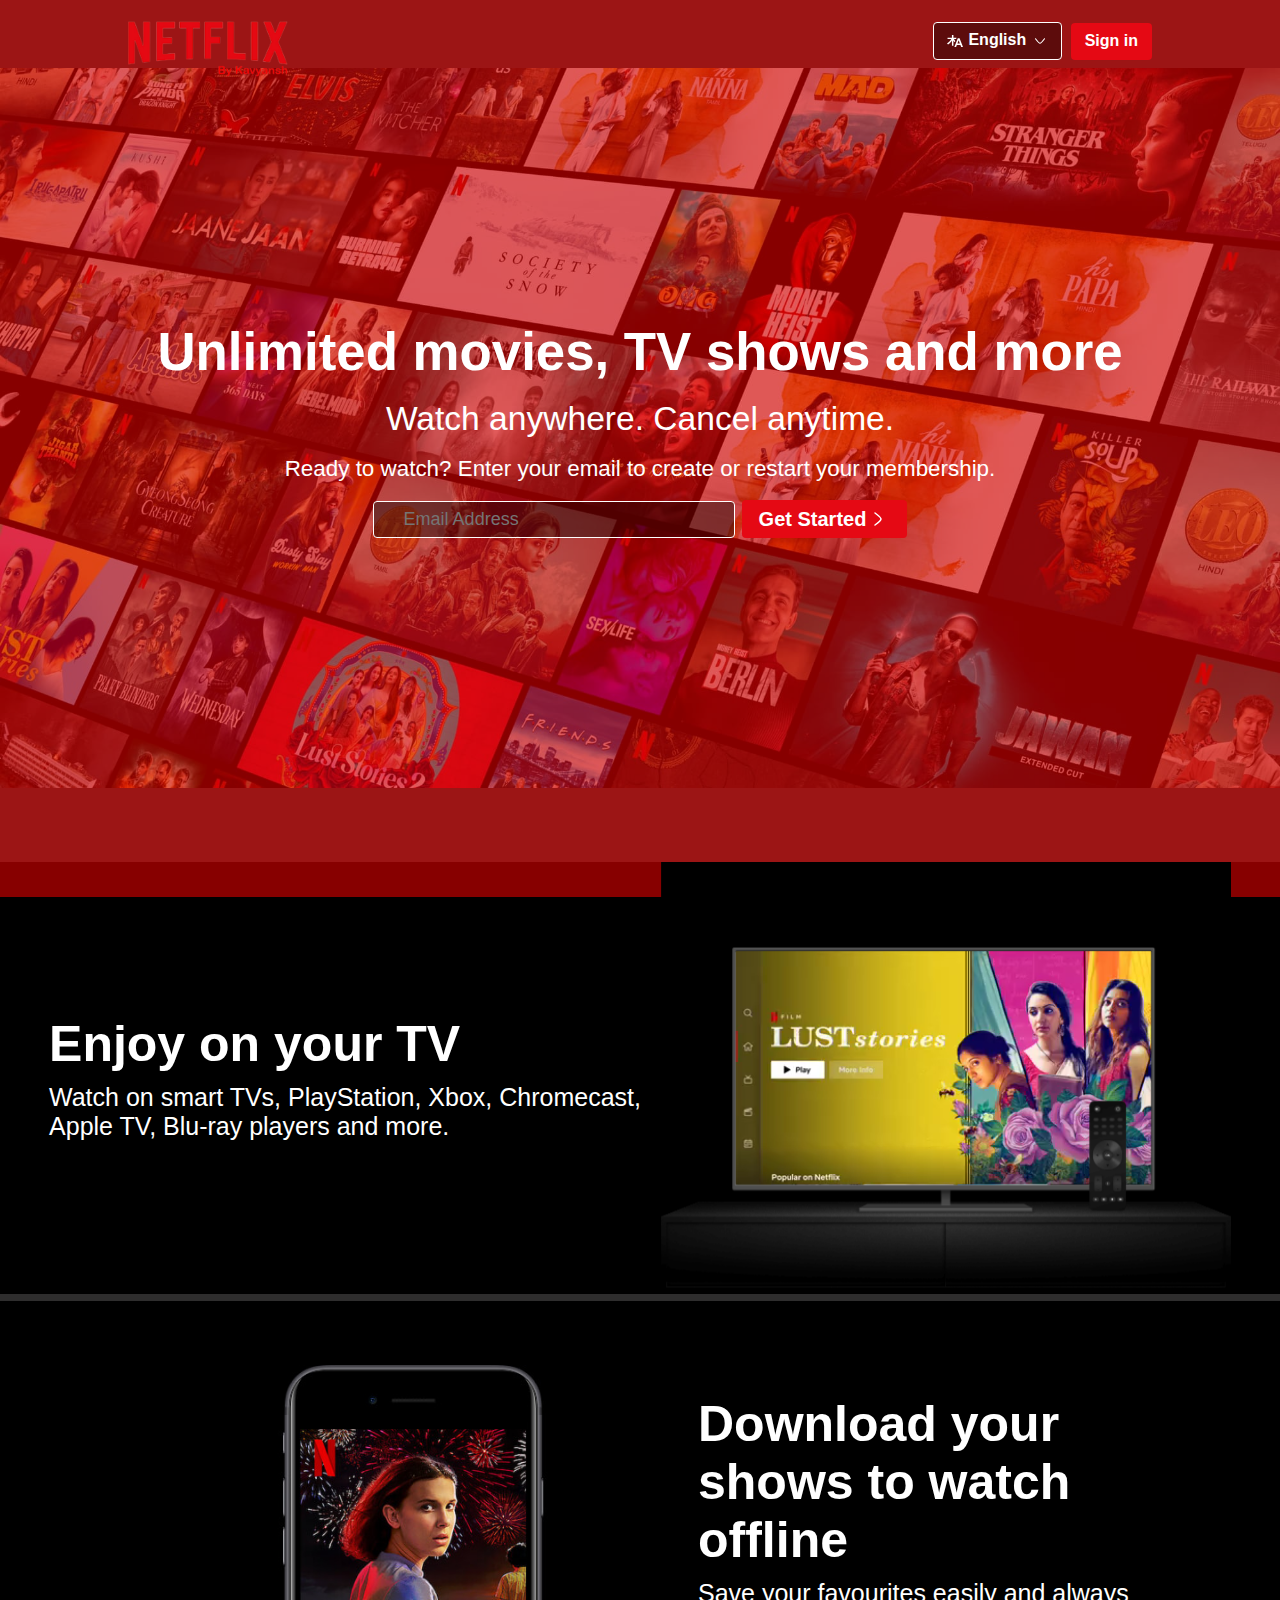
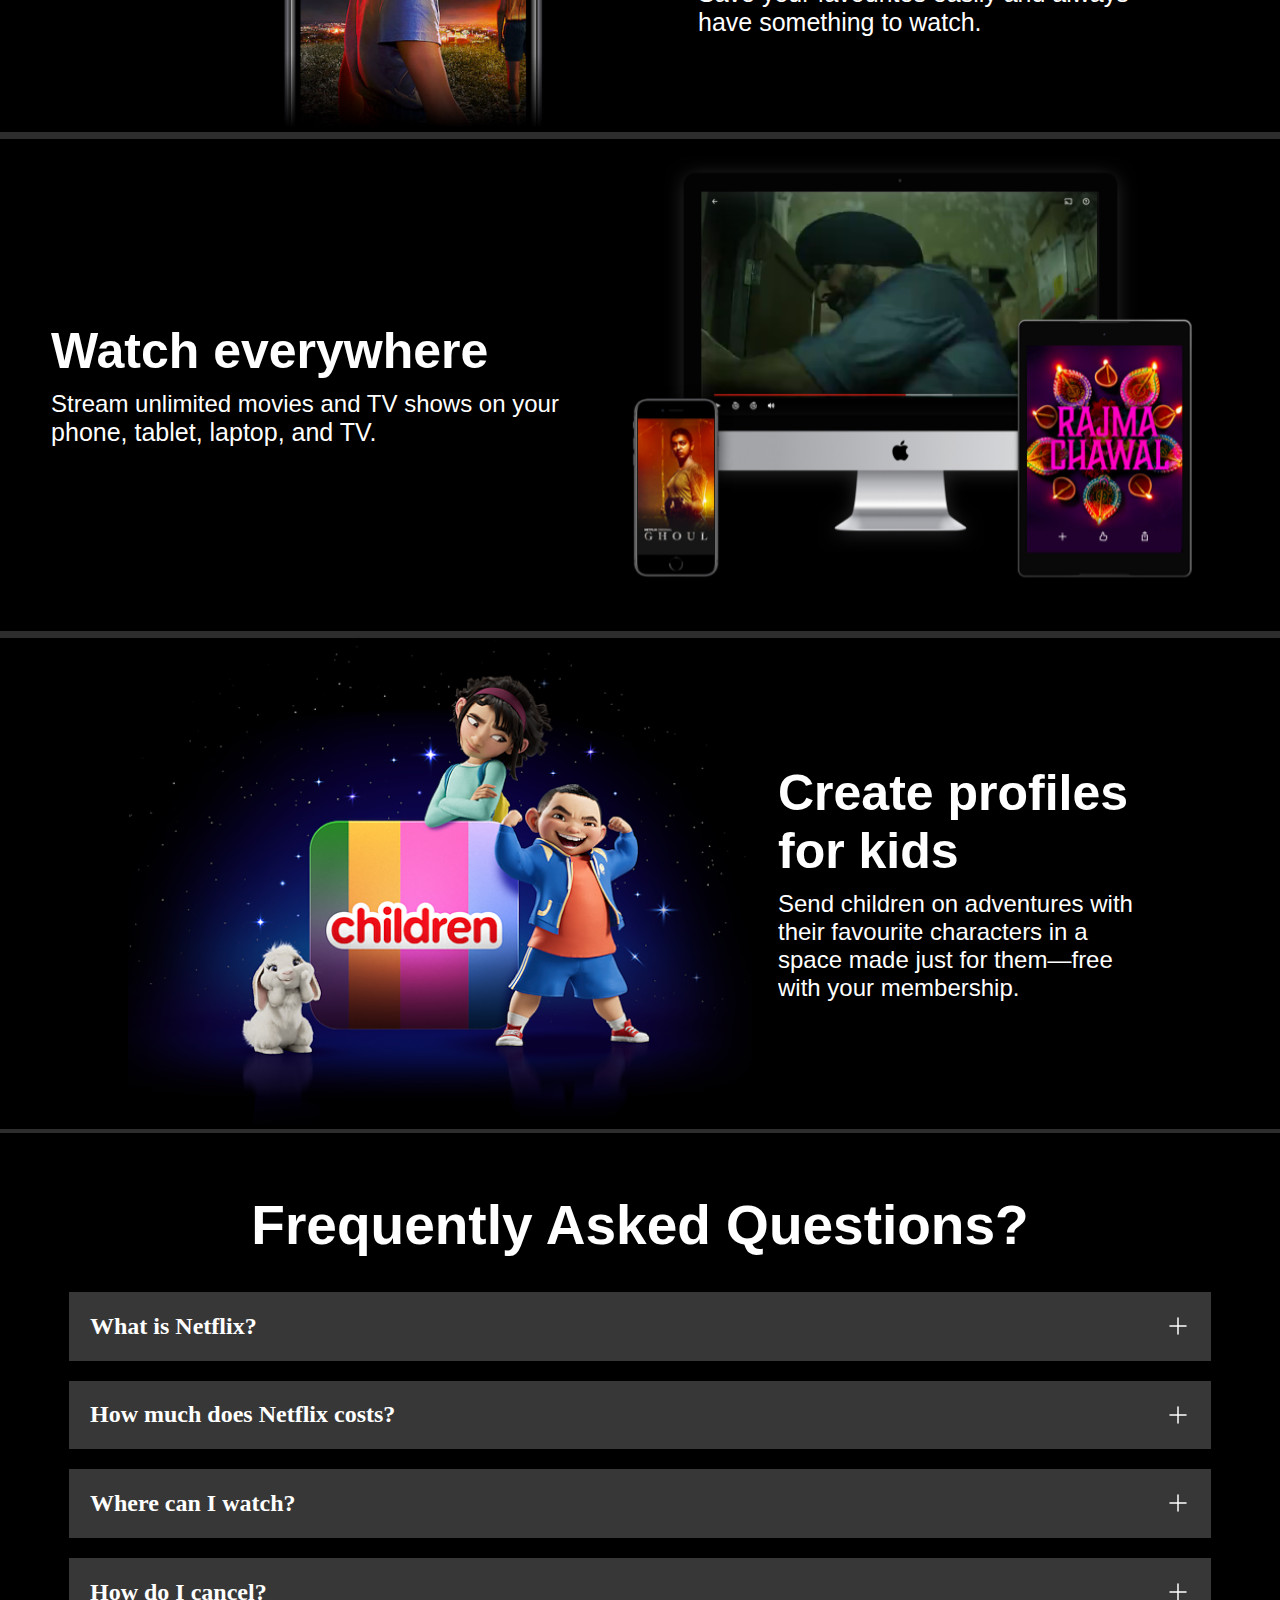
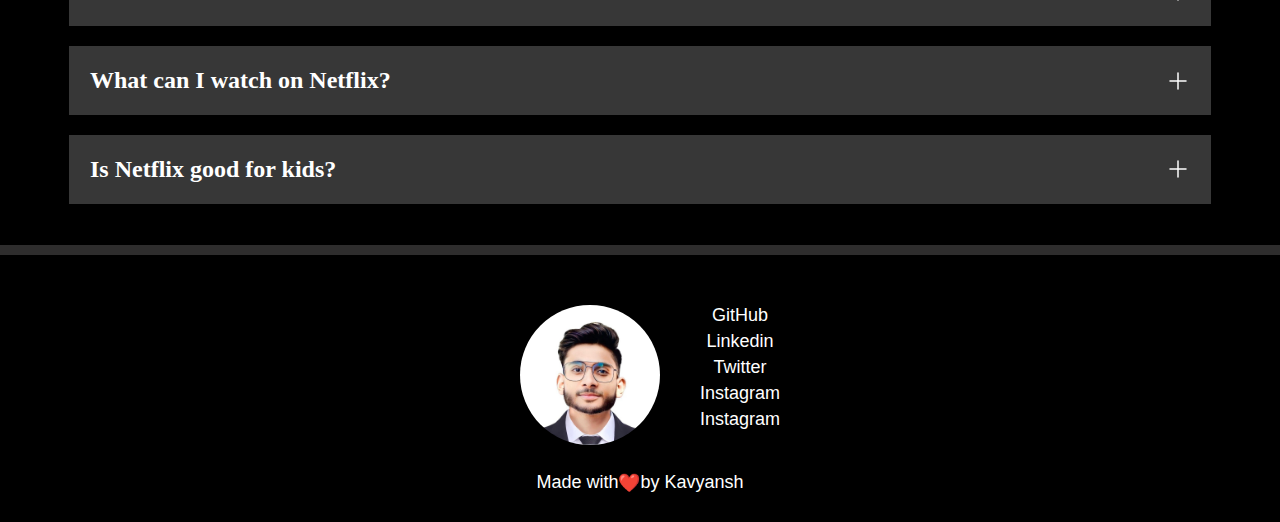
==== index.html @ c822f743 "Update and rename netflixclone.html to index.html" ====
<!DOCTYPE html>
<html lang="en">
  <head>
    <meta charset="UTF-8" />
    <meta name="viewport" content="width=device-width, initial-scale=1.0" />
    <title>Netflix clone</title>
    <link rel="stylesheet" href="netflixclone.css" />
  </head>
  <body>
    <div class="main">
      <nav class="bar">
        <div class="netflix">
          <img width="160px" src="netflix.jpg" alt="" />
        </div>
        <div class="button">
          <button class="a">
            <svg
              width="16"
              height="16"
              viewBox="0 0 16 16"
              fill="none"
              xmlns="http://www.w3.org/2000/svg"
              class="default-ltr-cache-4z3qvp e1svuwfo1"
              data-name="Languages"
              aria-hidden="true"
            >
              <path
                fill-rule="evenodd"
                clip-rule="evenodd"
                d="M10.7668 5.33333L10.5038 5.99715L9.33974 8.9355L8.76866 10.377L7.33333 14H9.10751L9.83505 12.0326H13.4217L14.162 14H16L12.5665 5.33333H10.8278H10.7668ZM10.6186 9.93479L10.3839 10.5632H11.1036H12.8856L11.6348 7.2136L10.6186 9.93479ZM9.52722 4.84224C9.55393 4.77481 9.58574 4.71045 9.62211 4.64954H6.41909V2H4.926V4.64954H0.540802V5.99715H4.31466C3.35062 7.79015 1.75173 9.51463 0 10.4283C0.329184 10.7138 0.811203 11.2391 1.04633 11.5931C2.55118 10.6795 3.90318 9.22912 4.926 7.57316V12.6667H6.41909V7.51606C6.81951 8.15256 7.26748 8.76169 7.7521 9.32292L8.31996 7.88955C7.80191 7.29052 7.34631 6.64699 6.9834 5.99715H9.06968L9.52722 4.84224Z"
                fill="currentColor"
              ></path>
            </svg>
            English
            <svg
              xmlns="http://www.w3.org/2000/svg"
              width="24"
              height="24"
              viewBox="0 0 24 24"
              fill="none"
              class="injected-svg"
              data-src="/icons/arrow-down-01-stroke-rounded.svg"
              xmlns:xlink="http://www.w3.org/1999/xlink"
              role="img"
              color="#ffffff"
            >
              <path
                d="M18 9.00005C18 9.00005 13.5811 15 12 15C10.4188 15 6 9 6 9"
                stroke="#ffffff"
                stroke-width="1.5"
                stroke-linecap="round"
                stroke-linejoin="round"
              ></path>
            </svg>
          </button>
          <button class="b">Sign in</button>
        </div>
      </nav>
      
      <div class="box"></div>
      <div class="hero">
        <span class="x">Unlimited movies, TV shows and more</span>
        <span class="y"> Watch anywhere. Cancel anytime.</span>
        <span class="z">
          Ready to watch? Enter your email to create or restart your
          membership.</span
        >
        <span class="ea">
          <input type="text" class="tb" placeholder="Email Address" />
          <button class="gs">
            <span> Get Started </span
            ><svg
              xmlns="http://www.w3.org/2000/svg"
              width="24"
              height="24"
              viewBox="0 0 24 24"
              fill="none"
              class="injected-svg"
              data-src="/icons/arrow-right-01-stroke-rounded.svg"
              xmlns:xlink="http://www.w3.org/1999/xlink"
              role="img"
              color="#ffffff"
            >
              <path
                d="M9.00005 6C9.00005 6 15 10.4189 15 12C15 13.5812 9 18 9 18"
                stroke="#ffffff"
                stroke-width="1.5"
                stroke-linecap="round"
                stroke-linejoin="round"
              ></path>
            </svg></button
        ></span>
      </div>
    </div>

    <section class="first">
      <div class="fa">
        <span class="fa1">Enjoy on your TV </span>
        <span class="fa2">Watch on smart TVs, PlayStation, Xbox, Chromecast,</span><span class="fa3">Apple TV, Blu-ray players and more.</span>
      </div>
      <div class="aimg">
        <img width="570px" src="tv.png" alt="">
        <video src="vdo1.m4v" autoplay loop muted></video>
      </div>
    </section>
      
    <section class="second">
      <div class="mw">
        <div class="bimg">
          <img width="570px" src="mobile.jpg" alt="">
          
        </div>
        <div class="fb">
          <span class="fa1">Download your shows to watch offline </span>
          <span class="fa2">Save your favourites easily and always have something to watch.</span>
        </div>
      </div> 
    </section>

    <section class="third">
      <div class="fc">
        <span class="fc1">Watch everywhere</span>
        <span class="fc2">Stream unlimited movies and TV shows on your</span><span class="fc3">phone, tablet, laptop, and TV.</span>
      </div>
      <div class="cimg">
        <img width="570px" src="mac.png" alt="">
        <video src="vdo3.m4v" autoplay loop muted></video>
      </div>
    </section>

    <section class="fourth">
      <div class="mw">
        <div class="cimg">
          <img width="570px" src="cartoon.png" alt="">
          
        </div>
        <div class="fc">
          <span class="fc1">Create profiles for kids </span>
          <span class="fc2">Send children on adventures with their favourite characters in a space made just for them—free with your membership.</span>
        </div>
      </div> 
    </section>

    <section class="faq">
      <h1>Frequently Asked Questions?</h1>
      <div class="box">
        <span>What is Netflix?</span> <svg xmlns="http://www.w3.org/2000/svg" width="24" height="24" viewBox="0 0 24 24" fill="none" class="injected-svg" data-src="/icons/add-01-stroke-rounded.svg" xmlns:xlink="http://www.w3.org/1999/xlink" role="img" color="#ffffff">
          <path d="M12 4V20" stroke="#ffffff" stroke-width="1.5" stroke-linecap="round" stroke-linejoin="round"></path>
          <path d="M4 12H20" stroke="#ffffff" stroke-width="1.5" stroke-linecap="round" stroke-linejoin="round"></path>
          </svg>
      </div>
      <div class="box"> 
        <span>How much does Netflix costs?</span> <svg xmlns="http://www.w3.org/2000/svg" width="24" height="24" viewBox="0 0 24 24" fill="none" class="injected-svg" data-src="/icons/add-01-stroke-rounded.svg" xmlns:xlink="http://www.w3.org/1999/xlink" role="img" color="#ffffff">
          <path d="M12 4V20" stroke="#ffffff" stroke-width="1.5" stroke-linecap="round" stroke-linejoin="round"></path>
          <path d="M4 12H20" stroke="#ffffff" stroke-width="1.5" stroke-linecap="round" stroke-linejoin="round"></path>
          </svg></div>
      <div class="box">
        <span>Where can I watch?</span> <svg xmlns="http://www.w3.org/2000/svg" width="24" height="24" viewBox="0 0 24 24" fill="none" class="injected-svg" data-src="/icons/add-01-stroke-rounded.svg" xmlns:xlink="http://www.w3.org/1999/xlink" role="img" color="#ffffff">
          <path d="M12 4V20" stroke="#ffffff" stroke-width="1.5" stroke-linecap="round" stroke-linejoin="round"></path>
          <path d="M4 12H20" stroke="#ffffff" stroke-width="1.5" stroke-linecap="round" stroke-linejoin="round"></path>
          </svg>
      </div>
      <div class="box">
        <span>How do I cancel?</span> <svg xmlns="http://www.w3.org/2000/svg" width="24" height="24" viewBox="0 0 24 24" fill="none" class="injected-svg" data-src="/icons/add-01-stroke-rounded.svg" xmlns:xlink="http://www.w3.org/1999/xlink" role="img" color="#ffffff">
          <path d="M12 4V20" stroke="#ffffff" stroke-width="1.5" stroke-linecap="round" stroke-linejoin="round"></path>
          <path d="M4 12H20" stroke="#ffffff" stroke-width="1.5" stroke-linecap="round" stroke-linejoin="round"></path>
          </svg>
      </div>
      <div class="box">
        <span>What can I watch on Netflix?</span> <svg xmlns="http://www.w3.org/2000/svg" width="24" height="24" viewBox="0 0 24 24" fill="none" class="injected-svg" data-src="/icons/add-01-stroke-rounded.svg" xmlns:xlink="http://www.w3.org/1999/xlink" role="img" color="#ffffff">
          <path d="M12 4V20" stroke="#ffffff" stroke-width="1.5" stroke-linecap="round" stroke-linejoin="round"></path>
          <path d="M4 12H20" stroke="#ffffff" stroke-width="1.5" stroke-linecap="round" stroke-linejoin="round"></path>
          </svg>
      </div>
      <div class="box">
        <span>Is Netflix good for kids?</span> <svg xmlns="http://www.w3.org/2000/svg" width="24" height="24" viewBox="0 0 24 24" fill="none" class="injected-svg" data-src="/icons/add-01-stroke-rounded.svg" xmlns:xlink="http://www.w3.org/1999/xlink" role="img" color="#ffffff">
          <path d="M12 4V20" stroke="#ffffff" stroke-width="1.5" stroke-linecap="round" stroke-linejoin="round"></path>
          <path d="M4 12H20" stroke="#ffffff" stroke-width="1.5" stroke-linecap="round" stroke-linejoin="round"></path>
          </svg> 
      </div>
      <div class="black"></div>
    </section>

    <footer>
      <img src="myimg.jpg" alt="">
      <div class="items">
        <ul>
          <a href="https://github.com/kavyansh18" target="_blank" >GitHub</a>
          <a href="https://www.linkedin.com/in/kavyansh-kumar-617886275/" target="_blank" >Linkedin</a>
          <a href="https://twitter.com/the_kavyansh" target="_blank" >Twitter</a>
          <a href="https://www.instagram.com/kavyansh.in/" target="_blank" >Instagram</a>
          <a href="https://www.instagram.com/the.kavyansh/" target="_blank" >Instagram</a>
        </ul>
      </div>
    </footer>
    <div class="kavyansh">
      Made with <span class="heart">❤️</span> by Kavyansh
    </div>
    <div class="black"></div>
  </body>
</html>
---- netflixclone.css ----
body{
    background-color: rgb(46, 45, 45);
}
*{
    padding: 0;
    margin: 0;
}

.main{
    background-image:url(bg.jpg);
    height:95vh;
    position: relative;
    background-position: center center;
    background-repeat:no-repeat;
    background-size: max(1200px,100vw);

}

.main .box{
    height: 95vh;
    width: 100%;
    opacity: 0.6;
    position: absolute;
    top: 0;
    background-color: black;
}

.bar{
    padding: 21px;
    display: flex;
    max-width: 80vw;
    margin: auto;
    justify-content: space-between;
    align-items: center;
}
.netflix{
    width: 9.25rem;
    height: 2.5rem;
    color:rgb(229,9,20);
    fill: currentColor;
    position: relative;
    z-index: 10;

}
.a{
    padding: 6px 12px;
    border-radius: 4px;
    border:1px solid white ;
    background-color: rgba(0, 0, 0, 0.4);
    color: white;
    font-size: 16px;
    font-family: Netflix Sans,Helvetica Neue,Segoe UI,Roboto,Ubuntu,sans-serif;
    font-weight: 700;
    gap: 9px;
    position: relative;
    z-index: 10;
    cursor: pointer;
}
.b{
    padding: 9.5px 14px;
    border-radius: 4px;
    border:none;
    background-color:rgb(229,9,20);
    color:white;  
    font-size: 16px;
    font-family: Netflix Sans,Helvetica Neue,Segoe UI,Roboto,Ubuntu,sans-serif;
    font-weight: 700;
    position: relative;
    z-index: 10;
    cursor: pointer;
}
.arrow{
    transform: scale(0.1);
}
.button{
    display: flex;
    align-items: center;
    justify-content:space-around ;
    gap: 9px;

}
.a svg{
    vertical-align: middle;
    width: 18px;
}
.hero{
    display: flex;
    align-items: center;
    justify-content: center;
    flex-direction: column;
    color: white;
    position: relative;
    height: 100%;
    gap: 18px;
    margin-top: -80px;
}
.x{
    font-size: 3.3rem;
    font-weight: 700;
    font-family: Netflix Sans,Helvetica Neue,Segoe UI,Roboto,Ubuntu,sans-serif;
}
.y{
    font-size: 2.1rem;
    font-weight: 450;
    font-family: Netflix Sans,Helvetica Neue,Segoe UI,Roboto,Ubuntu,sans-serif;
}
.z{
    font-size: 1.4rem;
    font-weight: 450;
    font-family: Netflix Sans,Helvetica Neue,Segoe UI,Roboto,Ubuntu,sans-serif;
}
.tb{
    padding: 7px 30px;
    width: 300px;
    border-radius: 4px;
    border:1px solid white ;
    background-color: rgba(0, 0, 0, 0.4);
    color: white;
    font-size: 18px;
    font-family: Netflix Sans,Helvetica Neue,Segoe UI,Roboto,Ubuntu,sans-serif;
    font-weight: 500;
    margin-right: 3px; 
}
.gs{
    padding: 7px 17px;
    border-radius: 4px;
    border:none;
    background-color:rgb(229,9,20);
    color:white;  
    font-size: 20px;
    font-family: Netflix Sans,Helvetica Neue,Segoe UI,Roboto,Ubuntu,sans-serif;
    font-weight: 700;
    position: relative;
    z-index: 10; 
    cursor: pointer;
    display: flex;
    align-items: center;
}
.ea {
    display: flex;
    align-items: center;
    gap: 4px;
  }

.gs:hover{
    color: black;
}
.b:hover{
    color: black;
}
.a:hover{
    color: rgba(255, 0, 0, 0.884);
}

.first{
    display: flex;
    align-items: center;
    justify-content: center;
    margin-top: 7px;
    background-color: black;
    gap: 20px;
}
.fa{
    color: white;
    display: flex;
    flex-direction: column;
    font-family: Netflix Sans,Helvetica Neue,Segoe UI,Roboto,Ubuntu,sans-serif;
}
.fa1{
    font-size: 50px;
    font-weight: 700;
    margin-bottom: 10px;
}
.fa2{
    font-size: 25px;
    font-weight: 400;
}
.fa3{
    font-size: 25px;
    font-weight: 400;
}
.aimg{
    position: relative;
}
.aimg img{
    position: relative;
    z-index: 10;
}
.aimg video{
    position: absolute;
    top: 88px;
    right: 0;
    width: 497px;
}
.second{
    display: flex;
    align-items: center;
    justify-content: center;
    margin-top: 7px;
    background-color: black;
    gap: 20px;
}
.fb{
    color: white;
    display: flex;
    flex-direction: column;
    font-family: Netflix Sans,Helvetica Neue,Segoe UI,Roboto,Ubuntu,sans-serif;
}
.fb1{
    font-size: 50px;
    font-weight: 700;
    margin-bottom: 10px;
}
.fb2{
    font-size: 29px;
    font-weight: 400;
}
.mw{
    display: flex;
    align-items: center;
    justify-content: center;
    max-width: 80vw;
    margin: auto;
}

.third{
    display: flex;
    align-items: center;
    justify-content: center;
    margin-top: 7px;
    background-color: black;
    gap: 20px;
}
.fc{
    color: white;
    display: flex;
    flex-direction: column;
    font-family: Netflix Sans,Helvetica Neue,Segoe UI,Roboto,Ubuntu,sans-serif;
}
.fc1{
    font-size: 50px;
    font-weight: 700;
    margin-bottom: 10px;
}
.fc2{
    font-size: 25px;
    font-weight: 400;
}
.fc3{
    font-size: 25px;
    font-weight: 400;
}
.cimg{
    position: relative;
}
.cimg img{
    position: relative;
    z-index: 10;
    width: 650px;
}
.cimg video{
    position: absolute;
    top: 39px;
    right: 132px;
    width: 412px;
}

.fourth{
    display: flex;
    align-items: center;
    justify-content: center;
    margin-top: 7px;
    background-color: black;
    gap: 20px;
}
.fc{
    color: white;
    display: flex;
    flex-direction: column;
    font-family: Netflix Sans,Helvetica Neue,Segoe UI,Roboto,Ubuntu,sans-serif;
}
.fc1{
    font-size: 50px;
    font-weight: 700;
    margin-bottom: 10px;
}
.fc2{
    font-size: 24px;
    font-weight: 400;
}
.mw{
    display: flex;
    align-items: center;
    justify-content: center;
    max-width: 80vw;
    margin: auto;
}

.faq{
    background-color: black;
    gap: 20px;
    margin-top: 4px;
    color: white;
    display: flex;
    align-items: center;
    justify-content: center;
    flex-direction: column;

}
.black{
    width: 100%;
    background-color: black;
    height: 21px;
}
.faq h1{
    margin-top: 45px;
    padding: 15px;
    font-family: Netflix Sans,Helvetica Neue,Segoe UI,Roboto,Ubuntu,sans-serif;
    font-size: 55px;
    font-weight: 700;

}
.box{
    background-color: #373737;
    display: flex;
    align-items: center;
    justify-content: space-between;
    padding: 1.3rem;
    font-size: 1.5em;
    font-weight: bold;
    width: 1100px;
    cursor: pointer;  
    transition: all 1s ease-out;
}
.box:hover{
    background-color:rgba(255, 0, 0, 0.884);
}
footer {
    display: flex;
    align-items: center;
    justify-content: center;
    margin-top: 10px;
    background-color: black;
    gap: 20px;
}
footer img{
    padding: 20px;
    border-radius: 50%; 
    width:140px;
    object-fit: cover; 
    transition: width 0.3s ease;
    margin-top: 30px;
}
footer ul{
    display: flex;
    align-items: center;
    justify-content: center;
    flex-direction: column;
}
footer ul a{
    list-style-type: none;
    margin-bottom: 5px;
    color: white;
    font-family:  Netflix Sans,Helvetica Neue,Segoe UI,Roboto,Ubuntu,sans-serif;
    text-decoration: none;
    font-size: large;
    transition: font-size 0.3s ease;
}
footer ul a:hover{
    color: rgba(255, 0, 0, 0.884);
    font-size: 27px;
}
footer img:hover{
    width:250px;
}
.items{
    margin-top: 20px;
}
.kavyansh{
    display: flex;
    align-items: center;
    justify-content: center;
    background-color: black;
    font-family: Netflix Sans,Helvetica Neue,Segoe UI,Roboto,Ubuntu,sans-serif ;
    font-size: large;
    color: white;
    padding: 7px;
}
.heart{
    transition: font-size 0.5 ease;
}
.heart:hover{
    font-size: 60px;
}
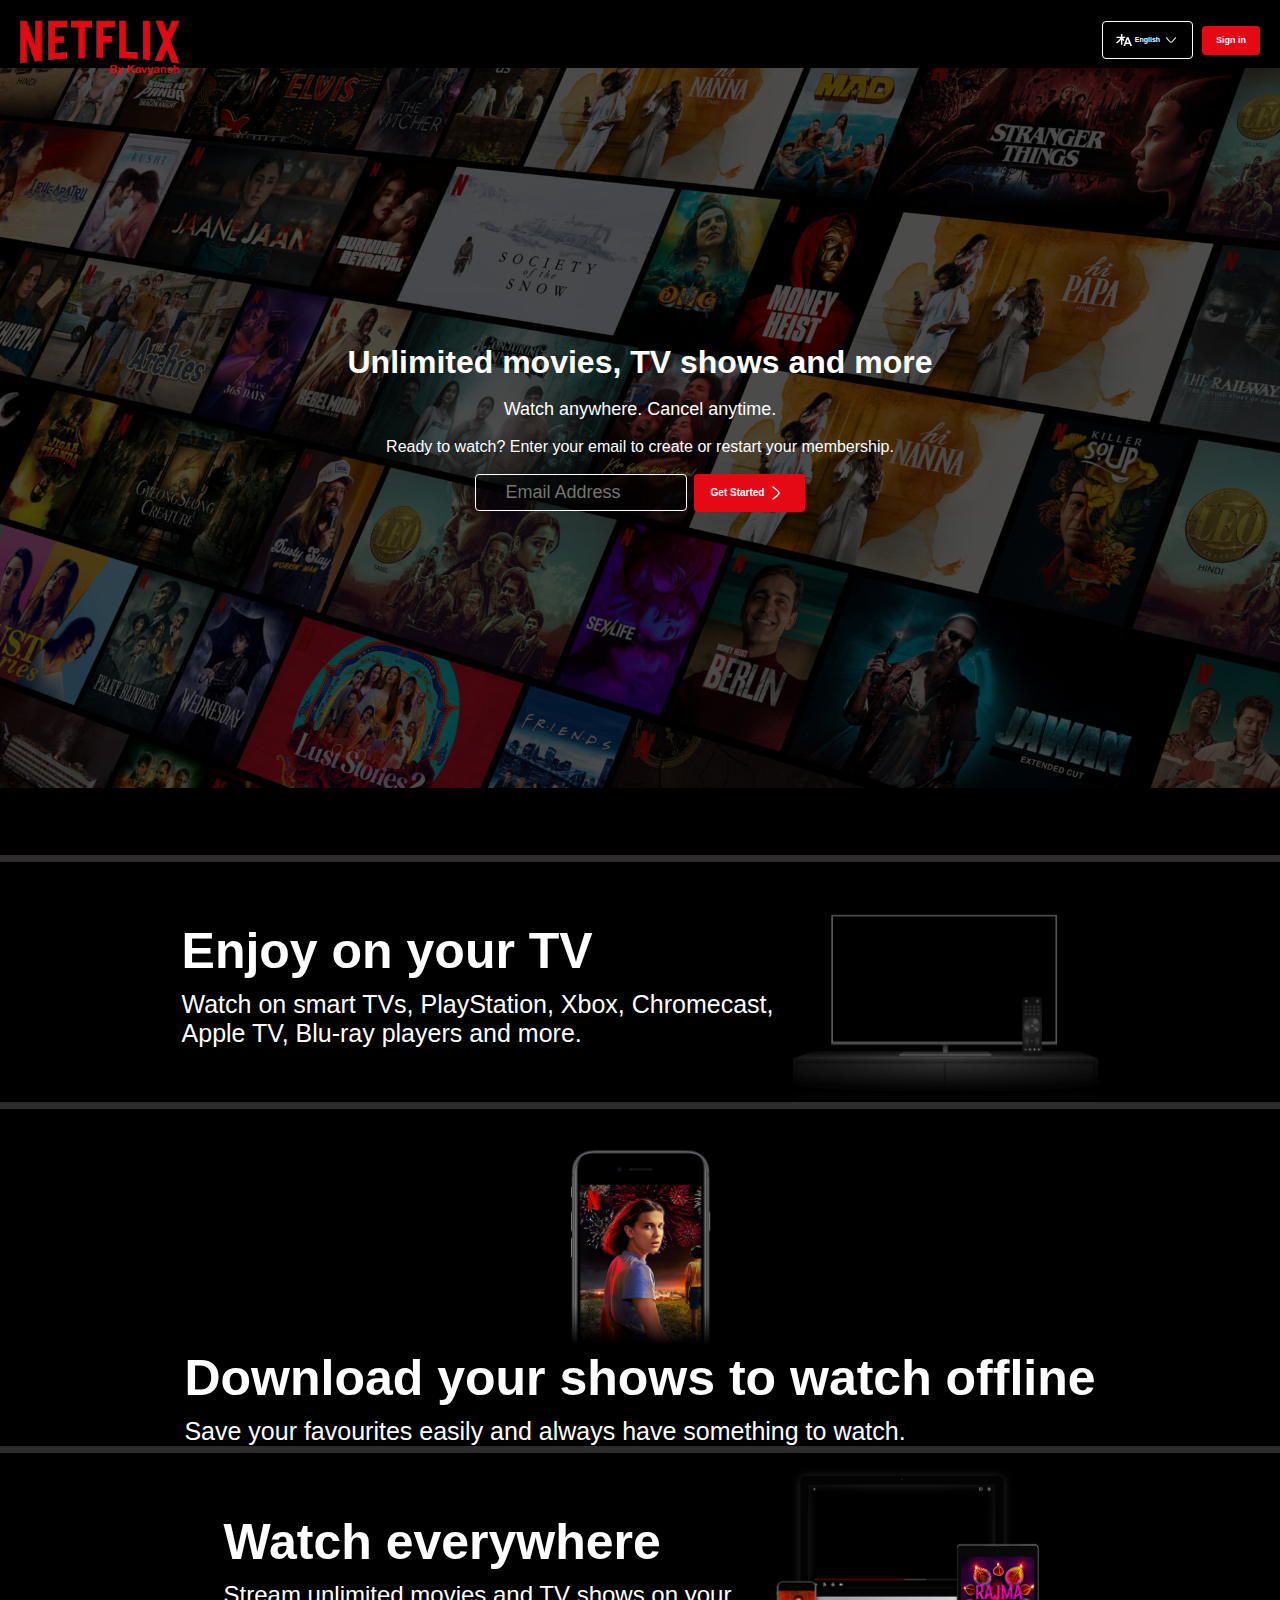
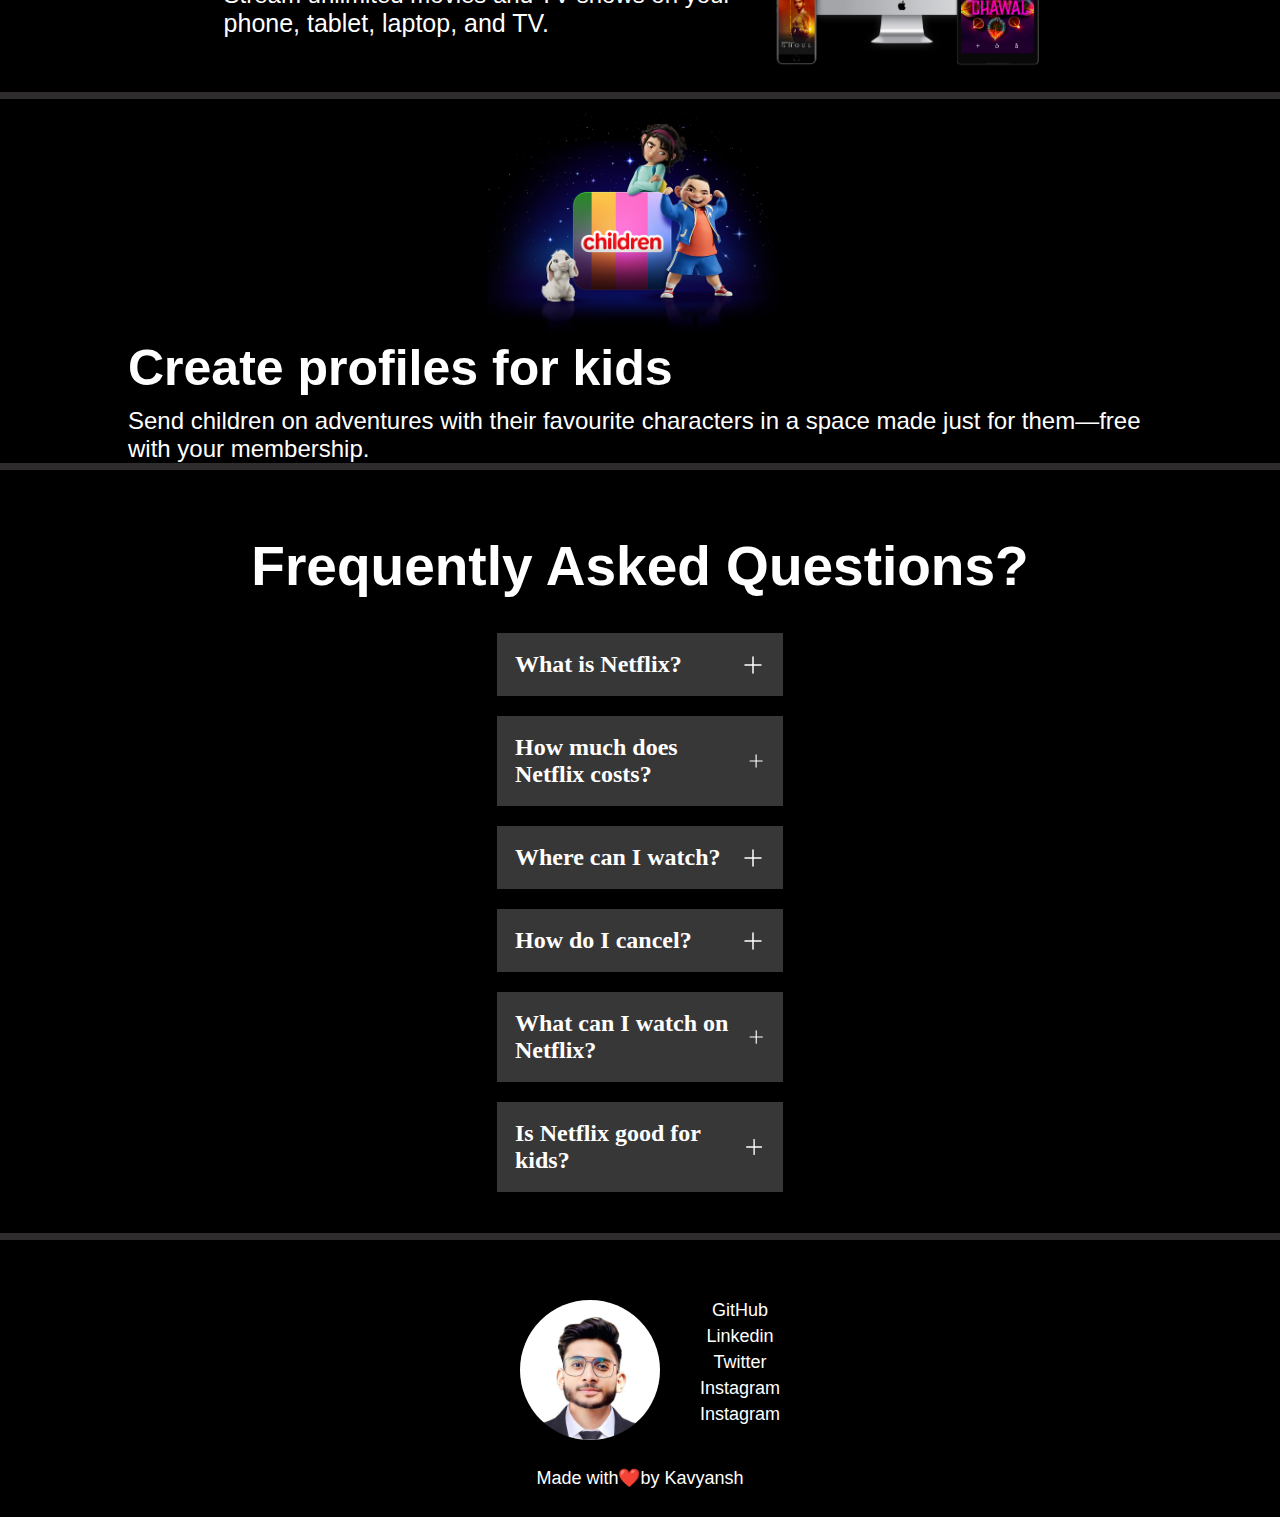
==== commit baad1097: "media query" ====
--- a/index.html
+++ b/index.html
@@ -93,6 +93,8 @@
       </div>
     </div>
 
+    <div class="separation"></div>
+
     <section class="first">
       <div class="fa">
         <span class="fa1">Enjoy on your TV </span>
@@ -103,7 +105,9 @@
         <video src="vdo1.m4v" autoplay loop muted></video>
       </div>
     </section>
-      
+     
+    <div class="separation"></div>
+
     <section class="second">
       <div class="mw">
         <div class="bimg">
@@ -117,6 +121,8 @@
       </div> 
     </section>
 
+    <div class="separation"></div>
+
     <section class="third">
       <div class="fc">
         <span class="fc1">Watch everywhere</span>
@@ -127,6 +133,8 @@
         <video src="vdo3.m4v" autoplay loop muted></video>
       </div>
     </section>
+     
+    <div class="separation"></div>
 
     <section class="fourth">
       <div class="mw">
@@ -141,6 +149,8 @@
       </div> 
     </section>
 
+    <div class="separation"></div>
+
     <section class="faq">
       <h1>Frequently Asked Questions?</h1>
       <div class="box">
@@ -181,6 +191,8 @@
       <div class="black"></div>
     </section>
 
+    <div class="separation"></div>
+    
     <footer>
       <img src="myimg.jpg" alt="">
       <div class="items">
--- a/netflixclone.css
+++ b/netflixclone.css
@@ -1,5 +1,6 @@
 body{
-    background-color: rgb(46, 45, 45);
+    background-color: black;
+    overflow-x: hidden;
 }
 *{
     padding: 0;
@@ -325,12 +326,12 @@
     display: flex;
     align-items: center;
     justify-content: space-between;
-    padding: 1.3rem;
     font-size: 1.5em;
     font-weight: bold;
     width: 1100px;
     cursor: pointer;  
     transition: all 1s ease-out;
+    padding: 18px;
 }
 .box:hover{
     background-color:rgba(255, 0, 0, 0.884);
@@ -391,4 +392,105 @@
 }
 .heart:hover{
     font-size: 60px;
-}+}
+.separation {
+    height: 7px;
+    background-color: rgb(46, 44, 44);
+    position: relative;
+    z-index: 20;
+}
+
+body::-webkit-scrollbar {
+    width: 10px; 
+  }
+ body::-webkit-scrollbar-track {
+    background-color: black; 
+    }
+ body::-webkit-scrollbar-thumb {
+    background-color:red;
+    border-radius: 5px; 
+  }
+  body::-webkit-scrollbar-thumb:hover {
+    background-color:rgba(255, 0, 0, 0.781); 
+  }
+
+  @media screen and (max-width:1300px){
+    .bar{
+        max-width: 99vw;
+        padding: 20px;
+    }
+    .hero{
+        padding: 0px 25px;
+    }
+    .ea{
+        padding: 0px 25px;
+    }
+    .first{
+        flex-wrap: wrap;
+        padding: 0px 25px;
+    }
+    .mw{
+        flex-wrap: wrap;
+        padding: 0px 25px;
+    }
+    .third{
+        flex-wrap: wrap;
+        padding: 0px 25px;
+    }
+    .fourth{
+        flex-wrap: wrap;
+        padding: 0px 25px;
+    }
+    .tb{
+        width: 150px;
+    }
+    .gs{
+        font-size: 10px;
+    }
+    .a{
+        font-size: 7px;
+    }
+    .box{
+        width: 250px;
+    }
+    .b{
+        font-size: 9px;
+    }
+    .faq{
+        flex-wrap: wrap;
+        padding: 0px 25px;
+    }
+    .aimg img {
+        width: 305px;
+    }
+
+    .aimg video {
+        width: 305px;
+    }
+    .bimg img {
+        width: 305px;
+    }
+
+    .bimg video {
+        width: 305px;
+    }
+    .cimg img {
+        width: 305px;
+    }
+
+    .cimg video {
+        width: 305px;
+    }
+    .x{
+        font-size: 32px;
+    }
+    .y{
+        font-size: 18px;
+    }
+    .z{
+        font-size: 16px;
+    }
+
+}
+
+  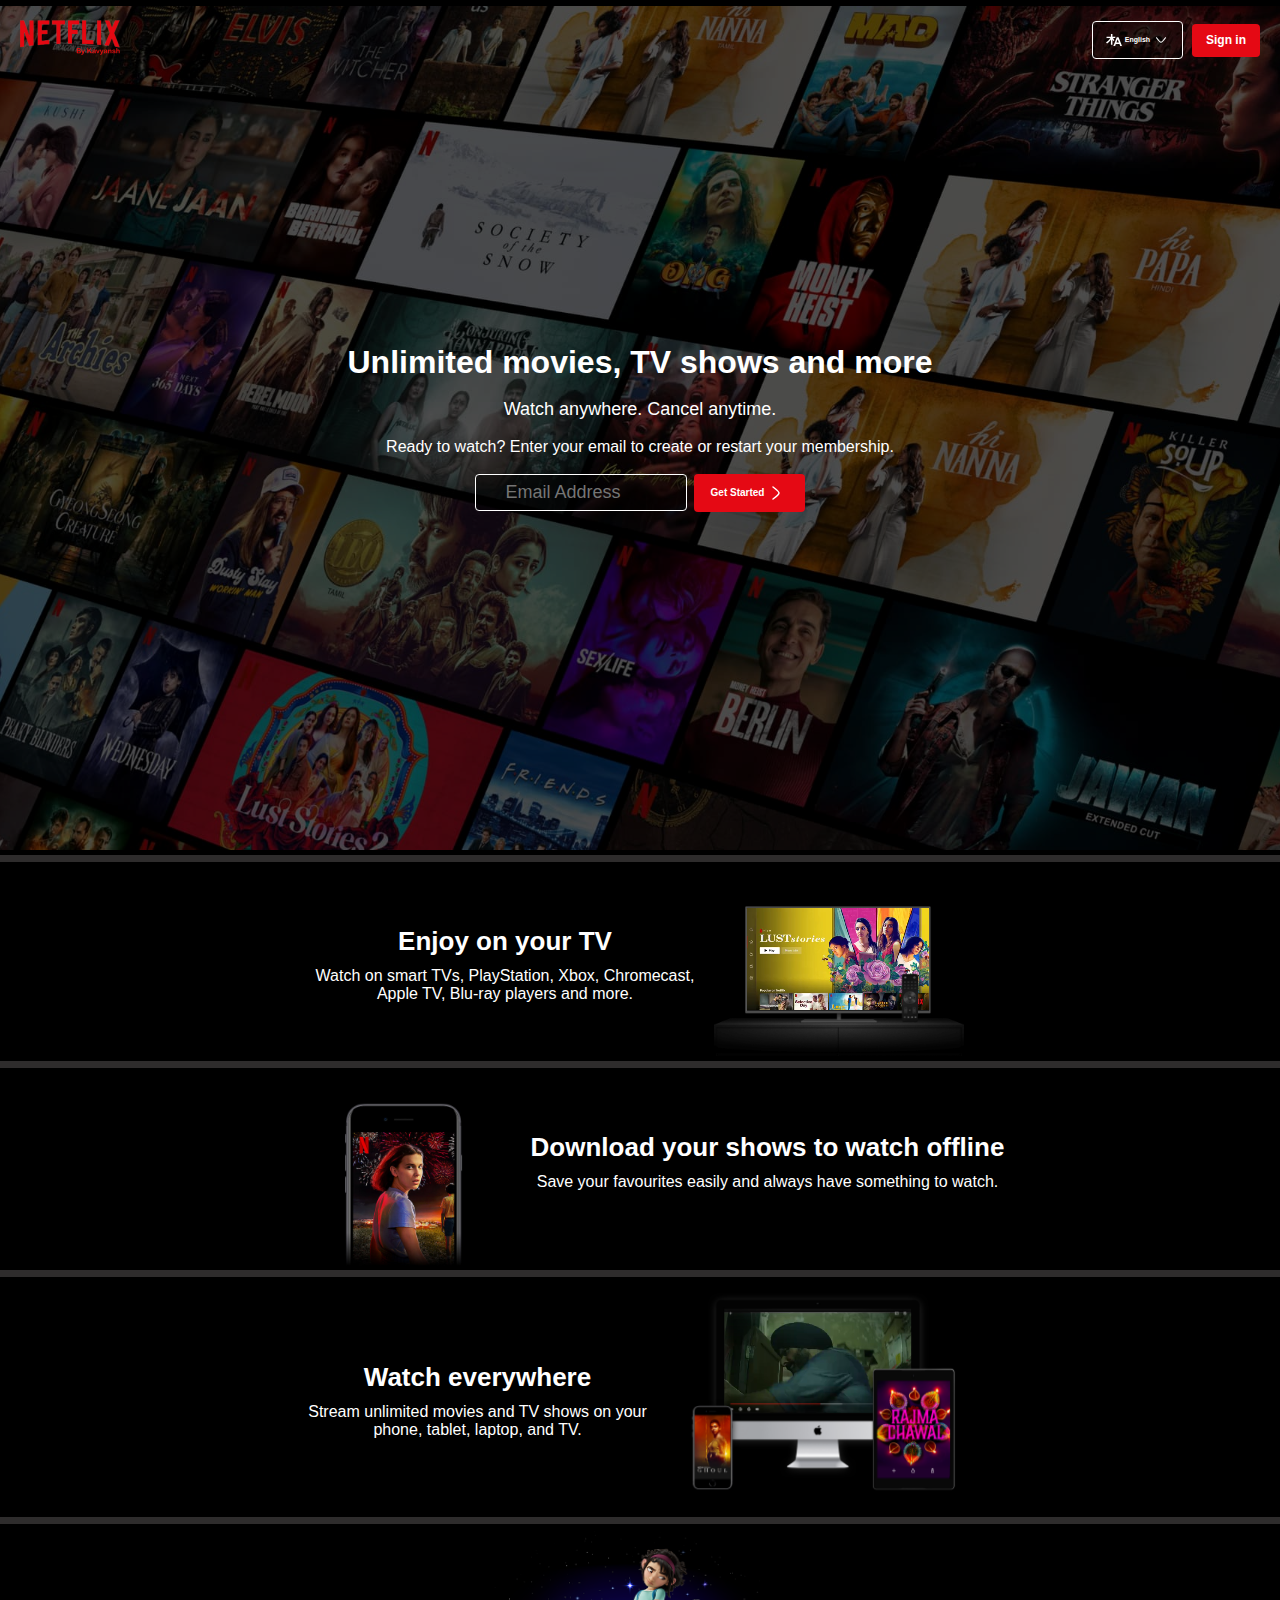
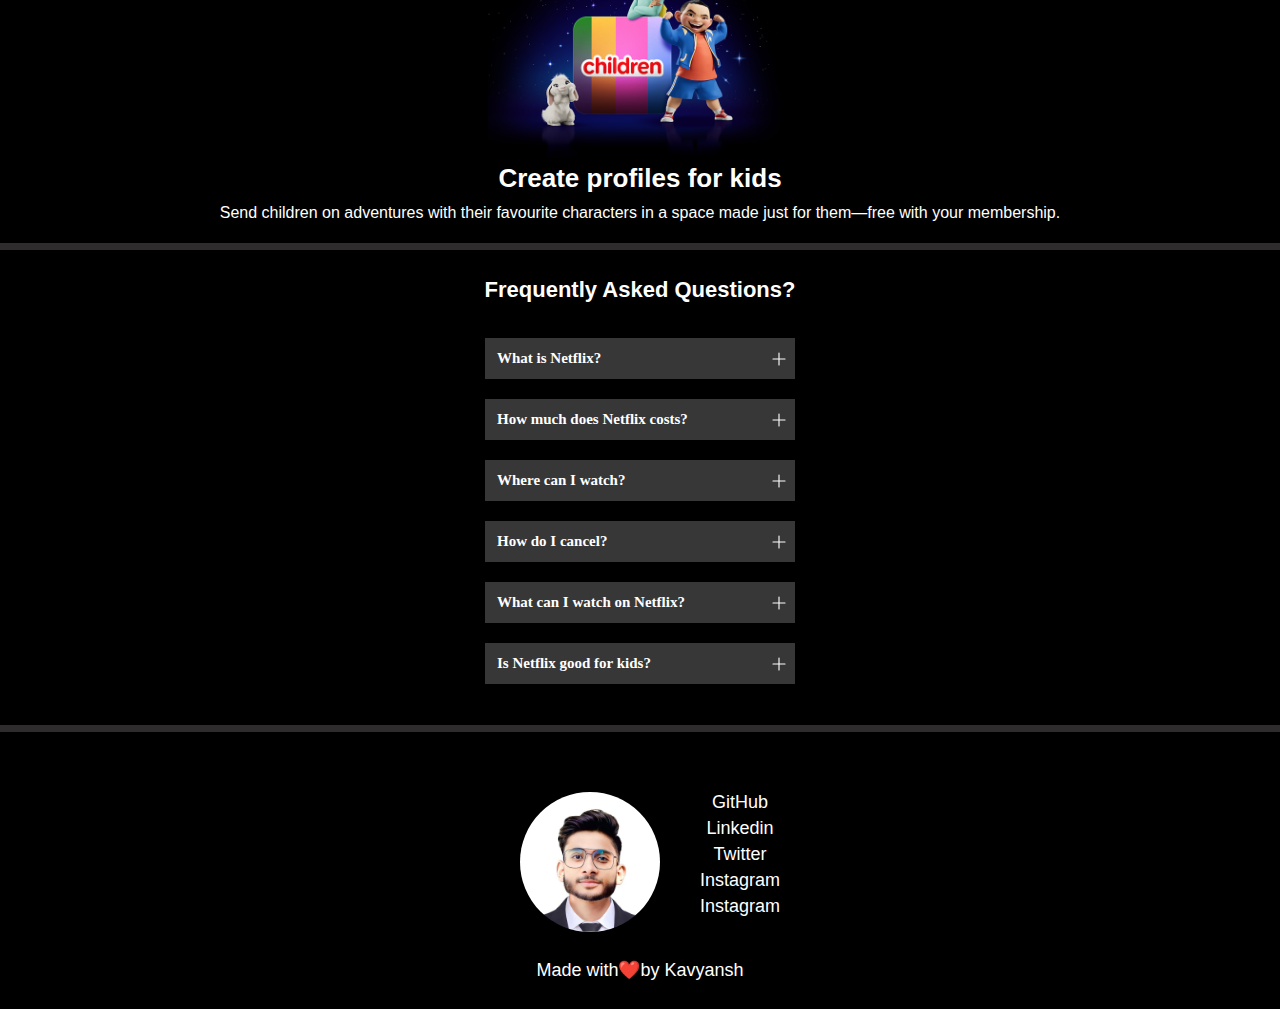
==== commit 5067d9ba: "media query done" ====
--- a/index.html
+++ b/index.html
@@ -115,8 +115,8 @@
           
         </div>
         <div class="fb">
-          <span class="fa1">Download your shows to watch offline </span>
-          <span class="fa2">Save your favourites easily and always have something to watch.</span>
+          <span class="faa1">Download your shows to watch offline </span>
+          <span class="faa2">Save your favourites easily and always have something to watch.</span>
         </div>
       </div> 
     </section>
@@ -144,7 +144,7 @@
         </div>
         <div class="fc">
           <span class="fc1">Create profiles for kids </span>
-          <span class="fc2">Send children on adventures with their favourite characters in a space made just for them—free with your membership.</span>
+          <span class="fcc2">Send children on adventures with their favourite characters in a space made just for them—free with your membership.</span>
         </div>
       </div> 
     </section>
--- a/netflixclone.css
+++ b/netflixclone.css
@@ -201,6 +201,15 @@
     background-color: black;
     gap: 20px;
 }
+.faa1{
+    font-size: 50px;
+    font-weight: 700;
+    margin-bottom: 10px;
+}
+.faa2{
+    font-size: 25px;
+    font-weight: 400;
+}
 .fb{
     color: white;
     display: flex;
@@ -286,6 +295,10 @@
     margin-bottom: 10px;
 }
 .fc2{
+    font-size: 24px;
+    font-weight: 400;
+}
+.fcc2{
     font-size: 24px;
     font-weight: 400;
 }
@@ -331,7 +344,6 @@
     width: 1100px;
     cursor: pointer;  
     transition: all 1s ease-out;
-    padding: 18px;
 }
 .box:hover{
     background-color:rgba(255, 0, 0, 0.884);
@@ -415,6 +427,9 @@
   }
 
   @media screen and (max-width:1300px){
+    .main{
+        background-size: max(1500px,100vw);
+    }
     .bar{
         max-width: 99vw;
         padding: 20px;
@@ -451,24 +466,26 @@
         font-size: 7px;
     }
     .box{
-        width: 250px;
+        width: 310px;
+        font-size: 22px;
     }
     .b{
-        font-size: 9px;
+        font-size: 12px;
     }
     .faq{
         flex-wrap: wrap;
-        padding: 0px 25px;
     }
     .aimg img {
-        width: 305px;
-    }
-
+        width: 250px;
+    }
     .aimg video {
-        width: 305px;
+        width: 185px;
+        position: absolute;
+        top: 37px;
+        right: 33px;
     }
     .bimg img {
-        width: 305px;
+        width: 255px;
     }
 
     .bimg video {
@@ -479,18 +496,69 @@
     }
 
     .cimg video {
-        width: 305px;
+        width: 200px;
+        position: absolute;
+        top: 22px;
+        right: 55px;
     }
     .x{
         font-size: 32px;
+        text-align: center;
     }
     .y{
         font-size: 18px;
     }
     .z{
         font-size: 16px;
-    }
-
-}
+        text-align: center;
+    }
+    .netflix img{
+        width: 100px;
+    }
+    .fa1{
+        font-size: 26px;
+        text-align: center;
+    }
+    .fa2, .fa3{
+        font-size: 16px;
+        text-align: center;
+    }
+    .fc1{
+        font-size: 26px;
+        text-align: center;
+    }
+    .fc2, .fc3{
+        font-size: 16px;
+        text-align: center;
+    }
+    .faa2{
+        font-size: 16px;
+        text-align: center;
+        margin-bottom: 21px; 
+    }
+    .faa1{
+        font-size: 26px;
+        text-align: center;
+    }
+    .fcc2{
+        font-size: 16px;
+        text-align: center; 
+        margin-bottom: 21px;
+    }
+    .faq h1{
+        margin-top: 8px;
+        font-size: 22px;
+    }
+    .box span{
+        font-size: 15px;
+        padding: 12px;
+    }
+    .box svg{
+        margin-right: 7px;
+        width: 18px;
+    }
+}
+
+
 
   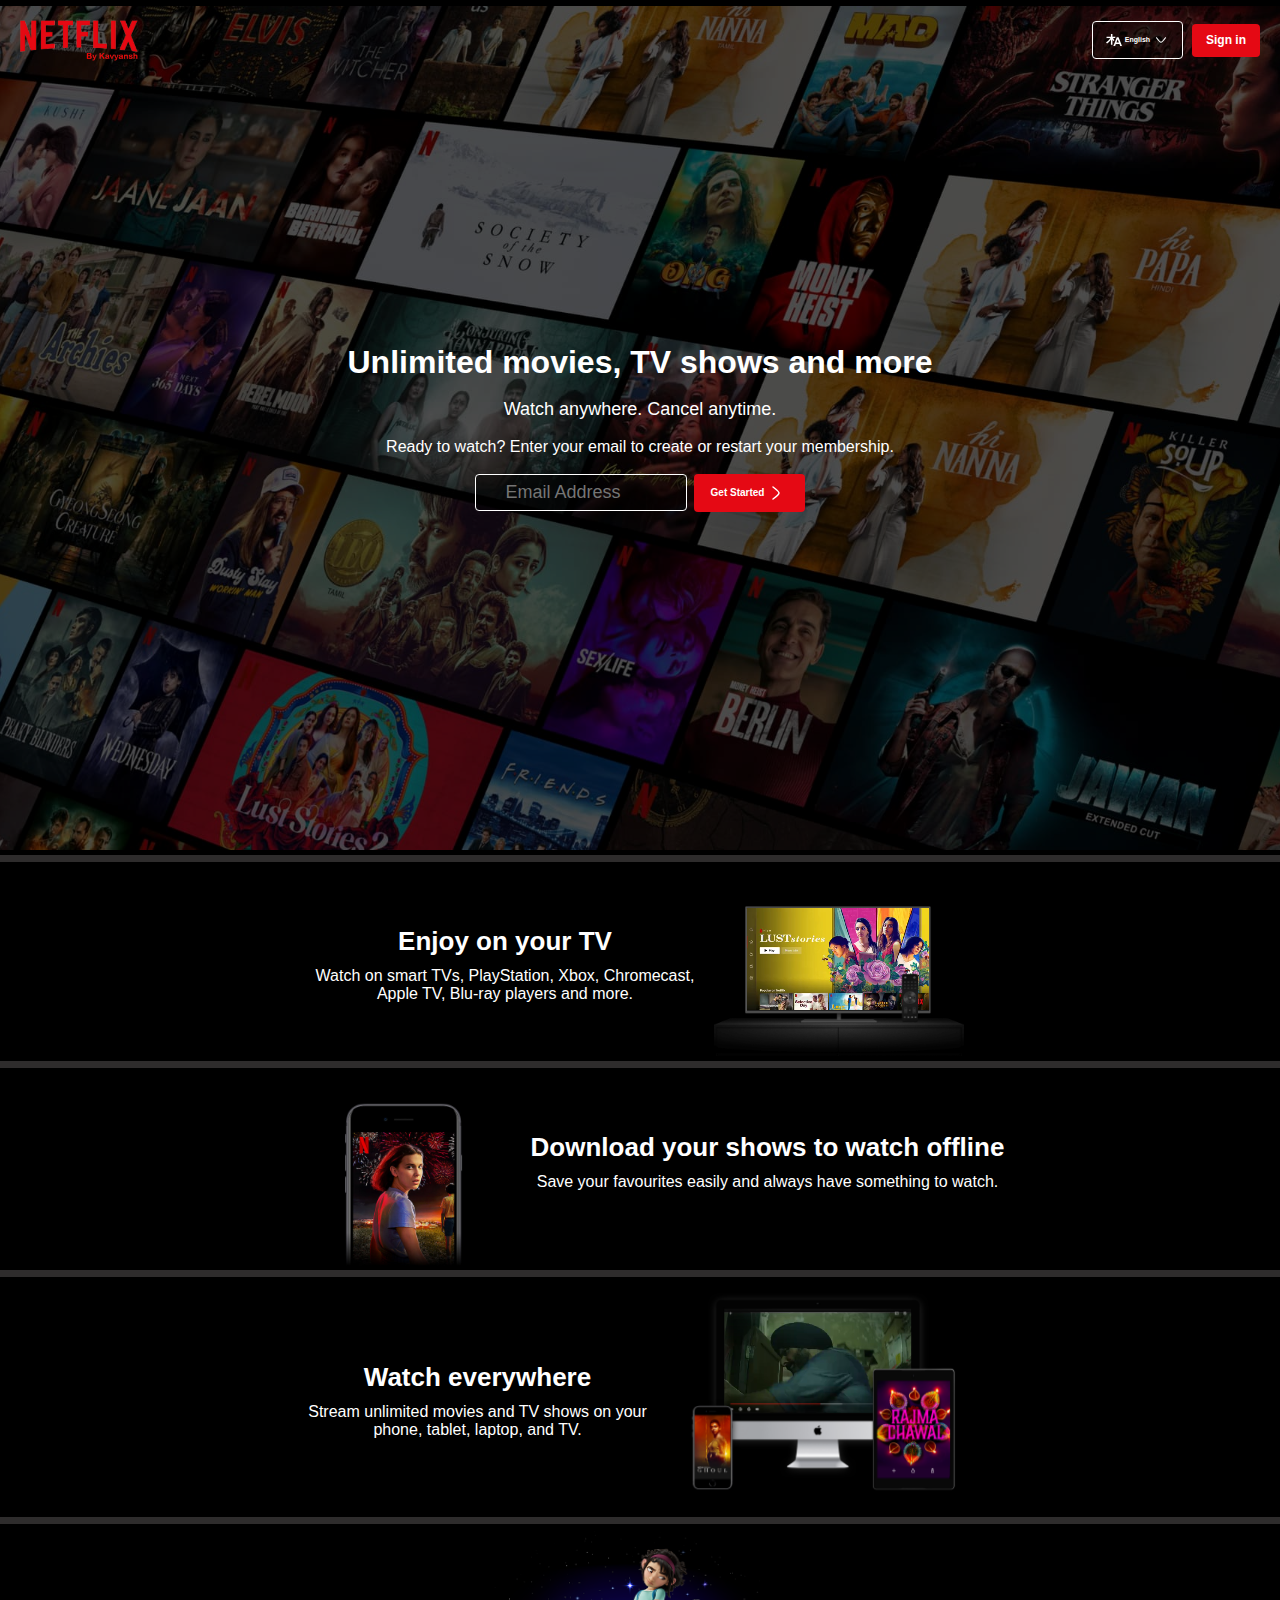
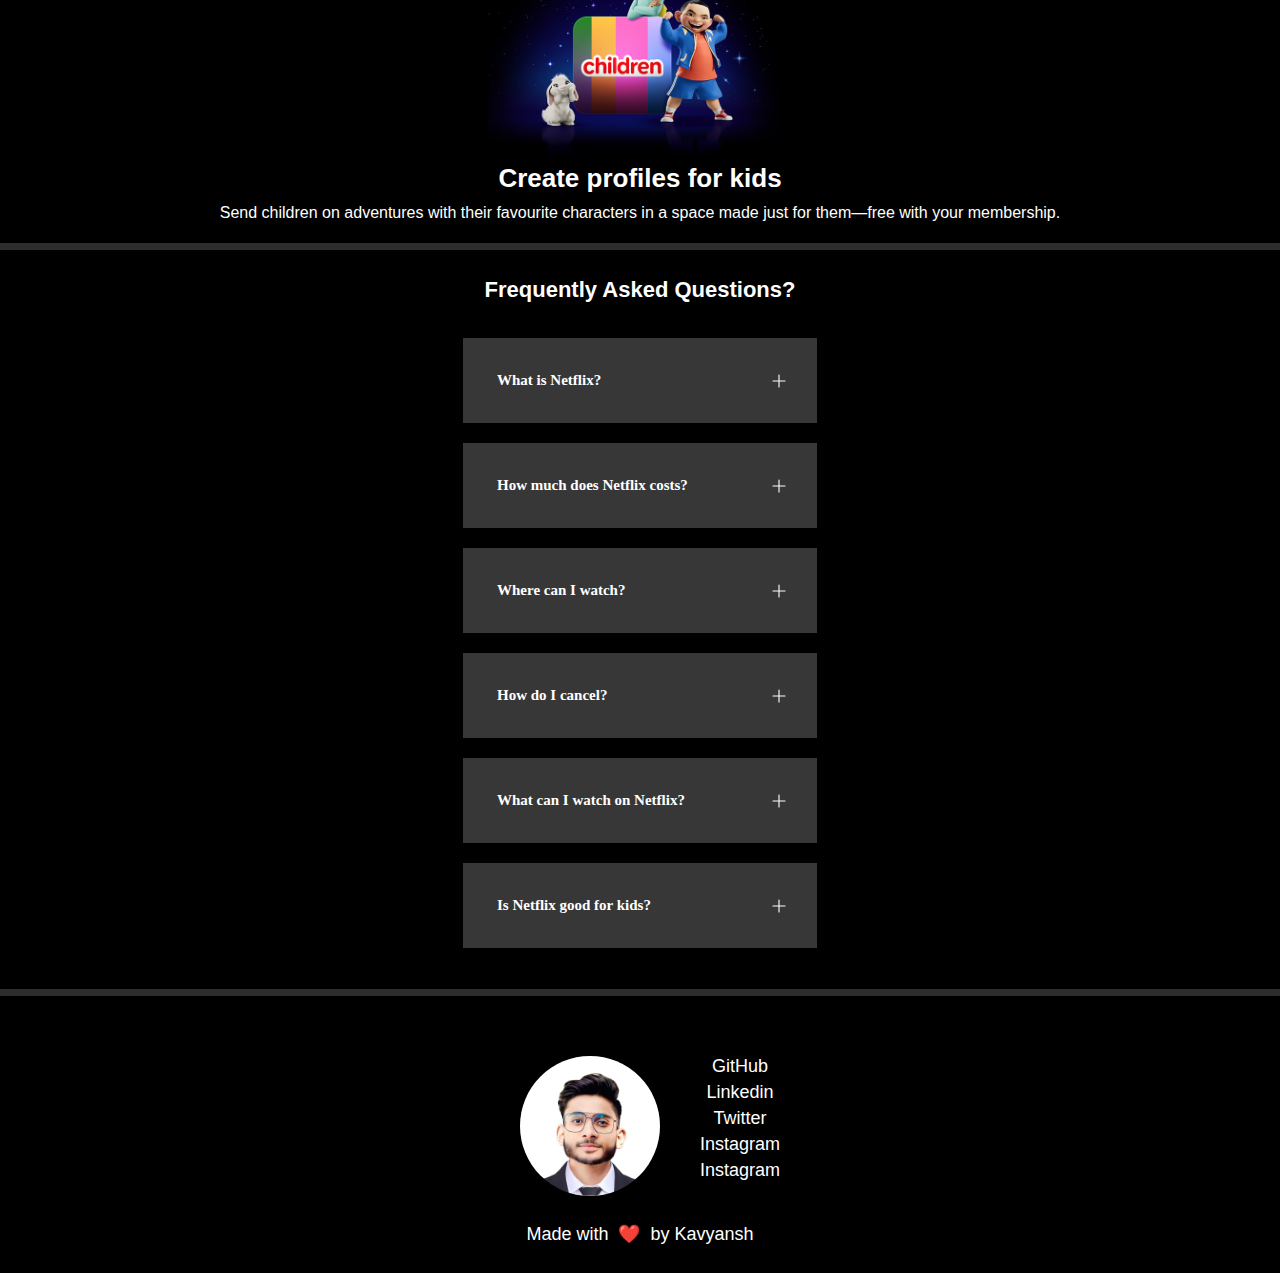
==== commit 92e27efd: "project doneee" ====
--- a/index.html
+++ b/index.html
@@ -206,7 +206,7 @@
       </div>
     </footer>
     <div class="kavyansh">
-      Made with <span class="heart">❤️</span> by Kavyansh
+      Made with <span class="heart">&nbsp&nbsp❤️&nbsp&nbsp</span> by Kavyansh
     </div>
     <div class="black"></div>
   </body>
--- a/netflixclone.css
+++ b/netflixclone.css
@@ -344,7 +344,9 @@
     width: 1100px;
     cursor: pointer;  
     transition: all 1s ease-out;
-}
+    padding: 22px;
+}
+
 .box:hover{
     background-color:rgba(255, 0, 0, 0.884);
 }
@@ -513,7 +515,7 @@
         text-align: center;
     }
     .netflix img{
-        width: 100px;
+        width: 118px;
     }
     .fa1{
         font-size: 26px;
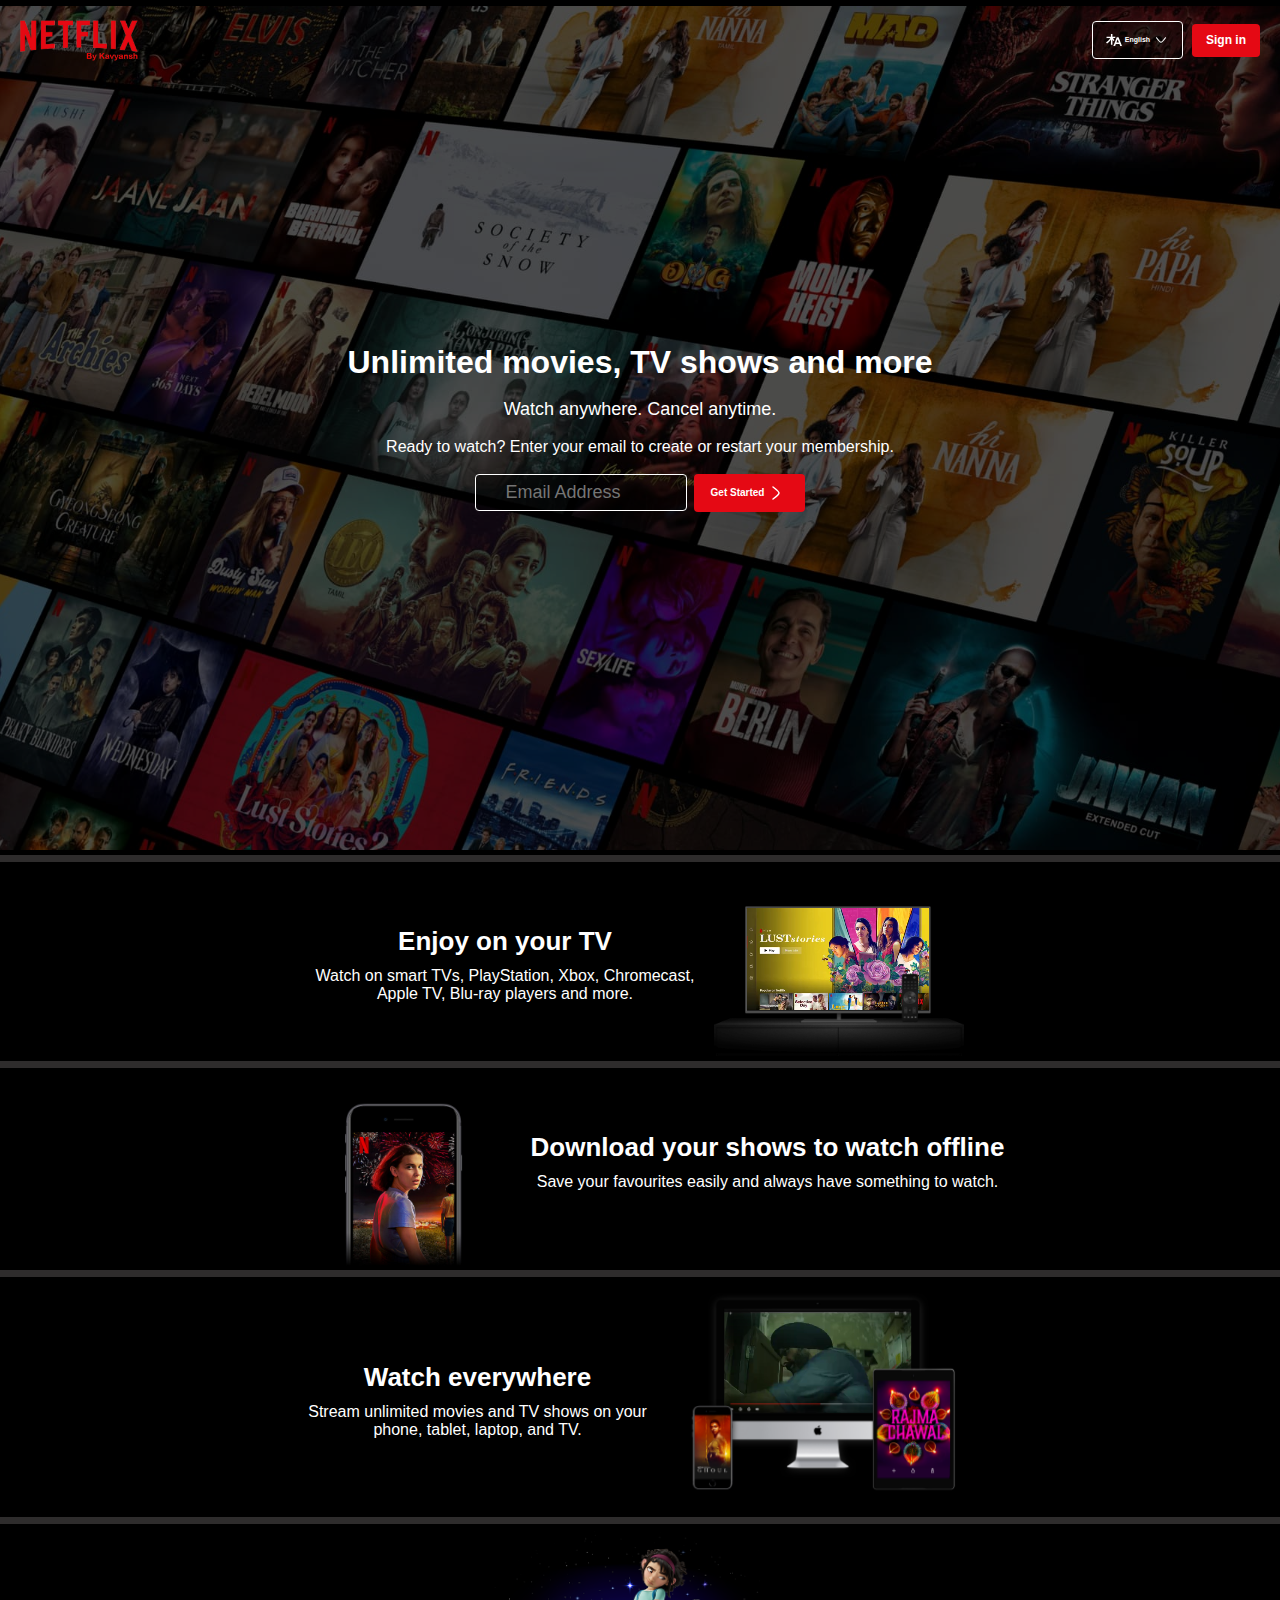
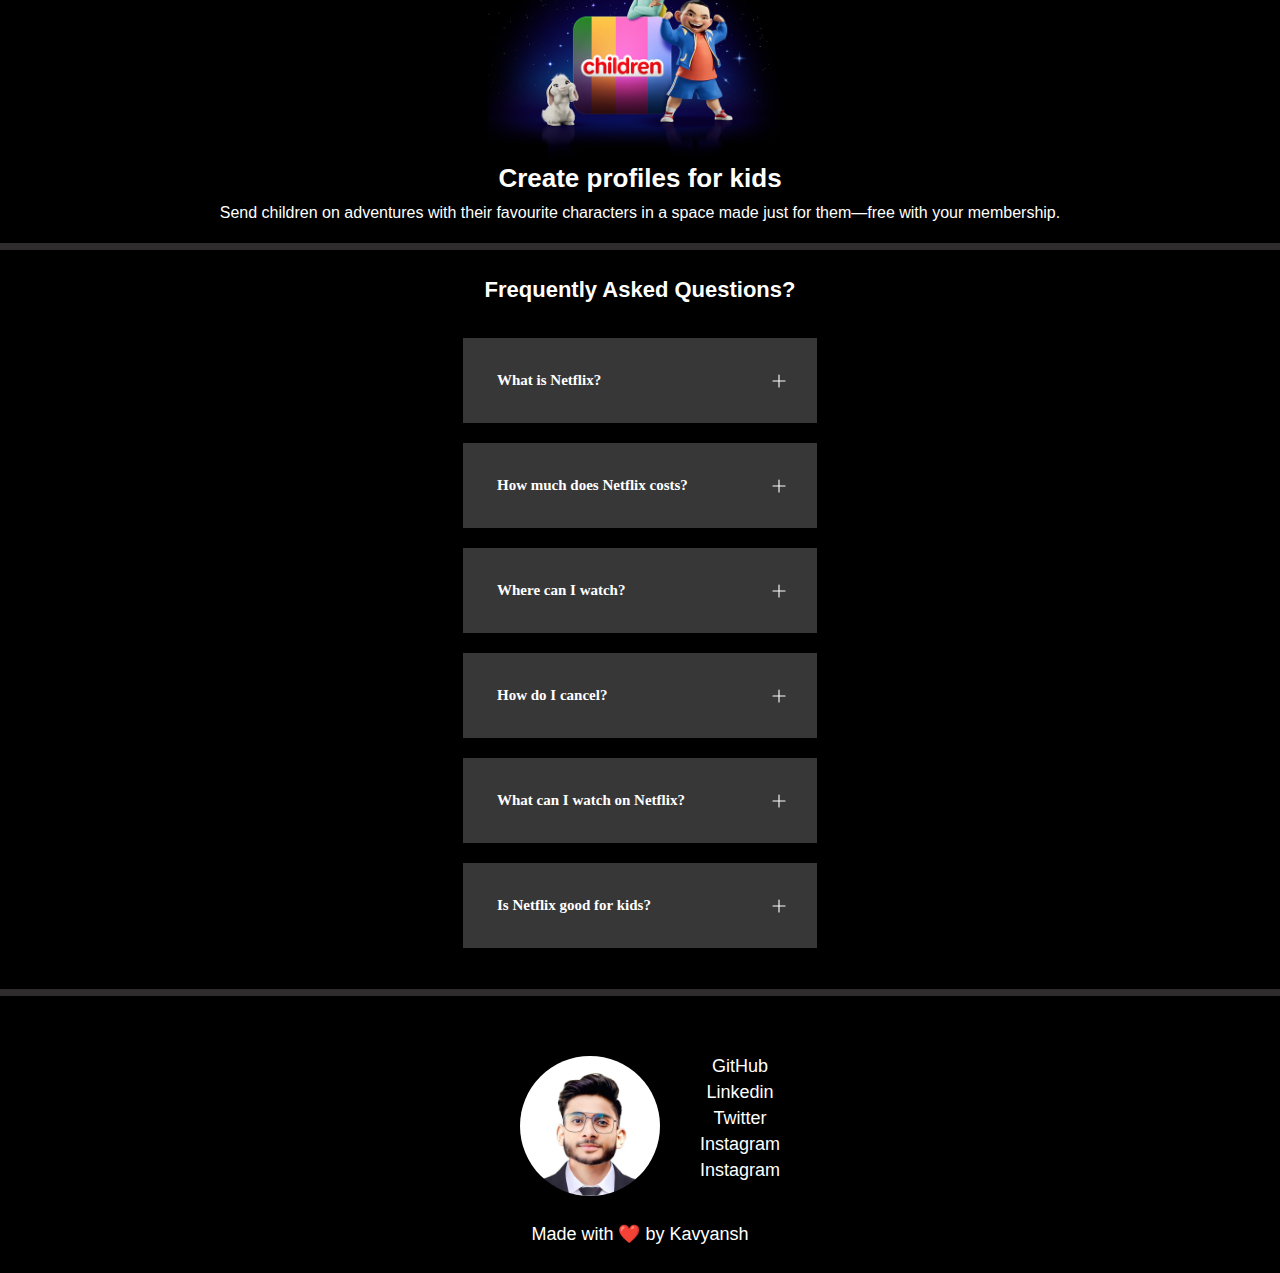
==== commit 20e4393b: "project completed" ====
--- a/index.html
+++ b/index.html
@@ -206,7 +206,7 @@
       </div>
     </footer>
     <div class="kavyansh">
-      Made with <span class="heart">&nbsp&nbsp❤️&nbsp&nbsp</span> by Kavyansh
+      Made with <span class="heart">&nbsp❤️&nbsp</span> by Kavyansh
     </div>
     <div class="black"></div>
   </body>
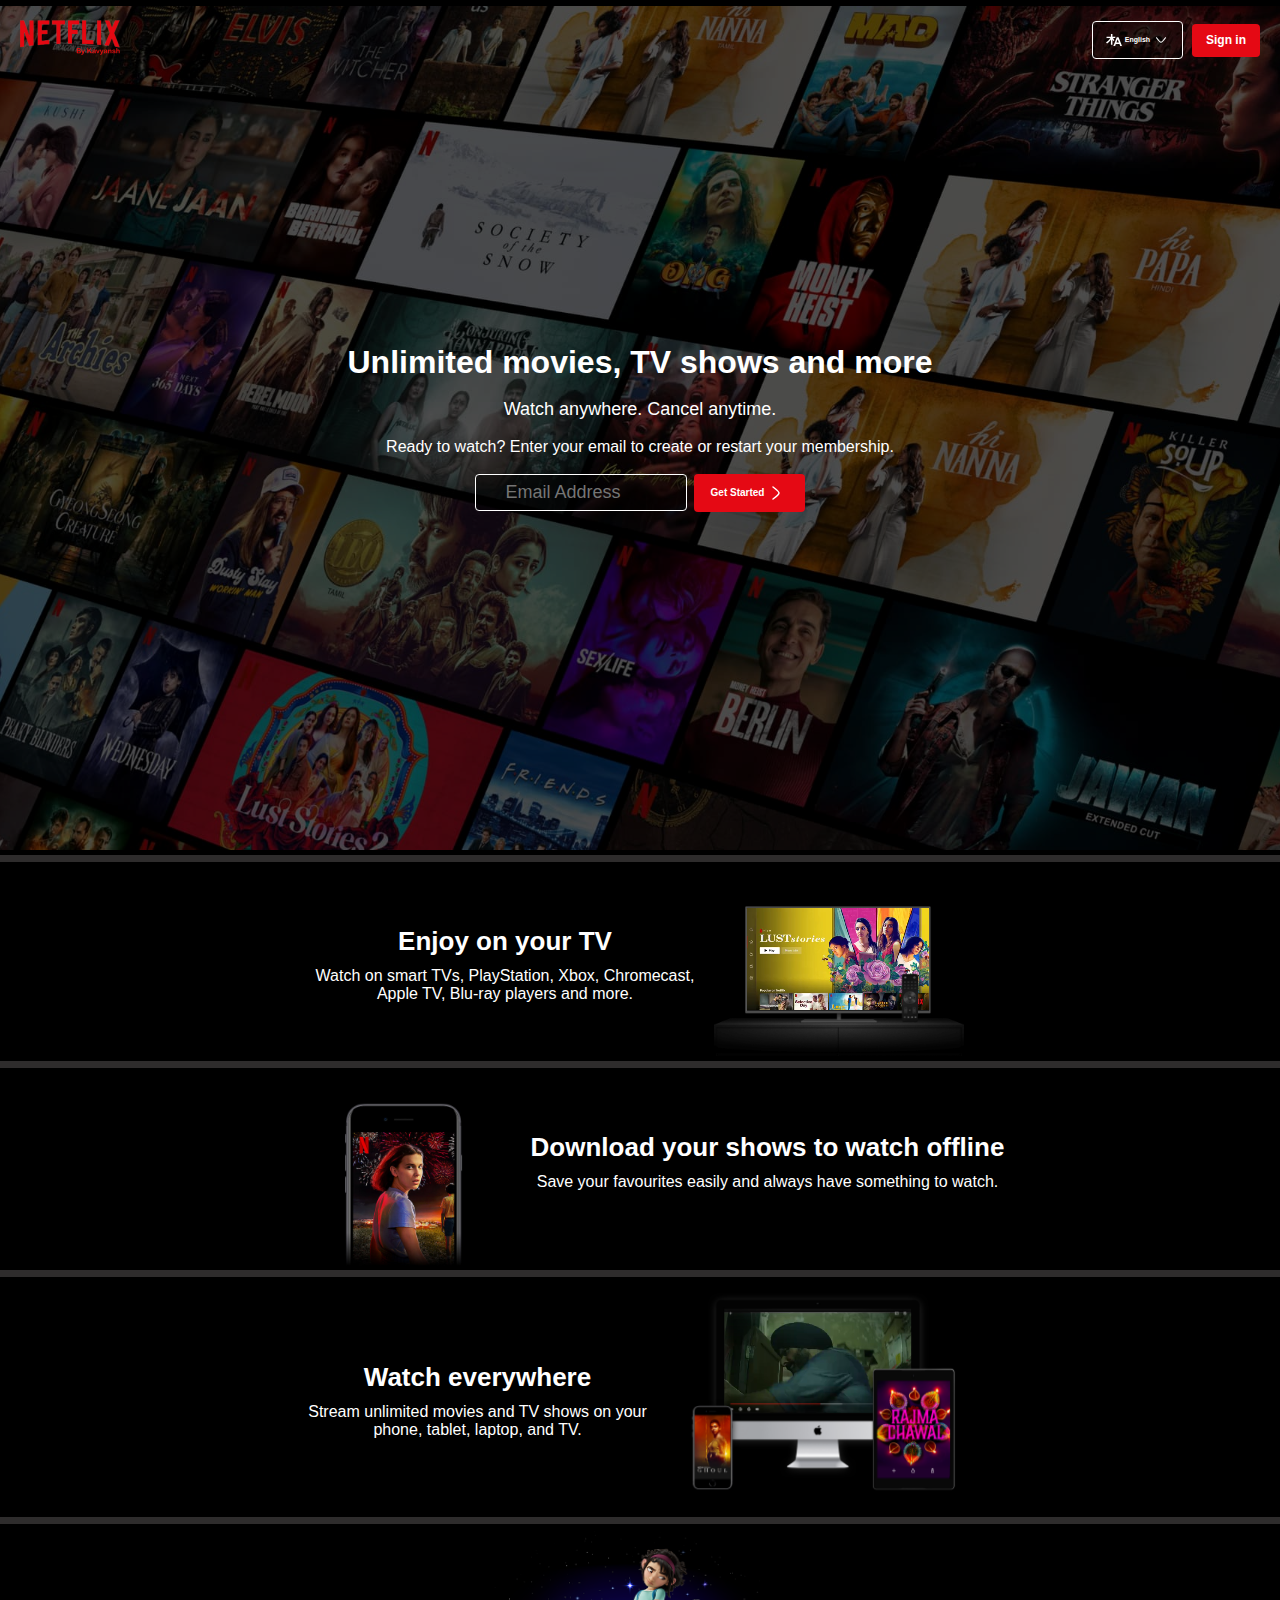
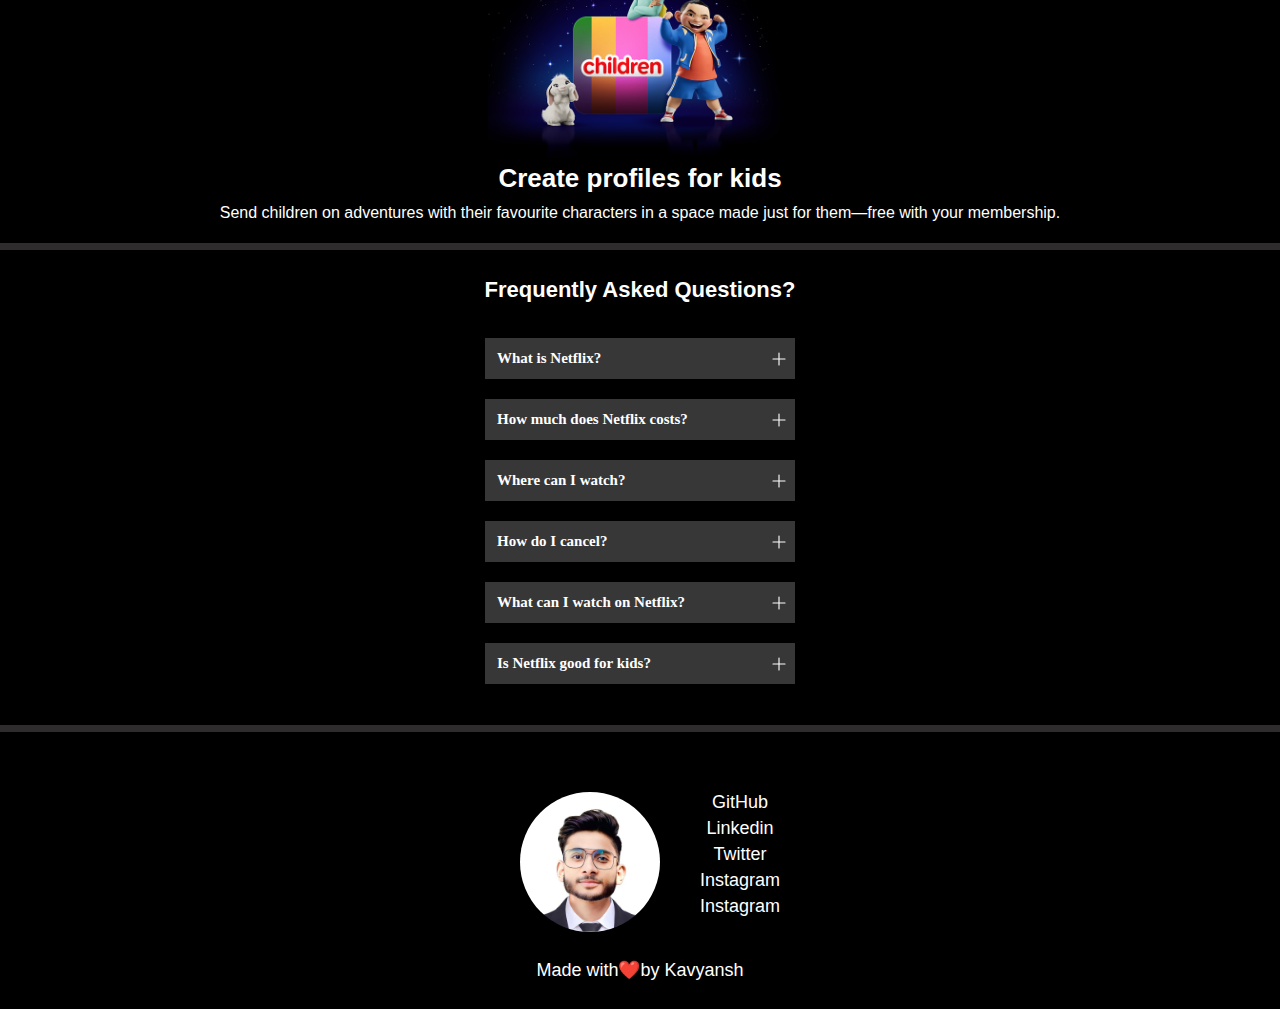
==== commit 250c953a: "project completed" ====
--- a/index.html
+++ b/index.html
@@ -206,7 +206,7 @@
       </div>
     </footer>
     <div class="kavyansh">
-      Made with <span class="heart">&nbsp❤️&nbsp</span> by Kavyansh
+      Made with <span class="heart">❤️</span> by Kavyansh
     </div>
     <div class="black"></div>
   </body>
--- a/netflixclone.css
+++ b/netflixclone.css
@@ -344,7 +344,6 @@
     width: 1100px;
     cursor: pointer;  
     transition: all 1s ease-out;
-    padding: 22px;
 }
 
 .box:hover{
@@ -515,7 +514,7 @@
         text-align: center;
     }
     .netflix img{
-        width: 118px;
+        width: 100px;
     }
     .fa1{
         font-size: 26px;
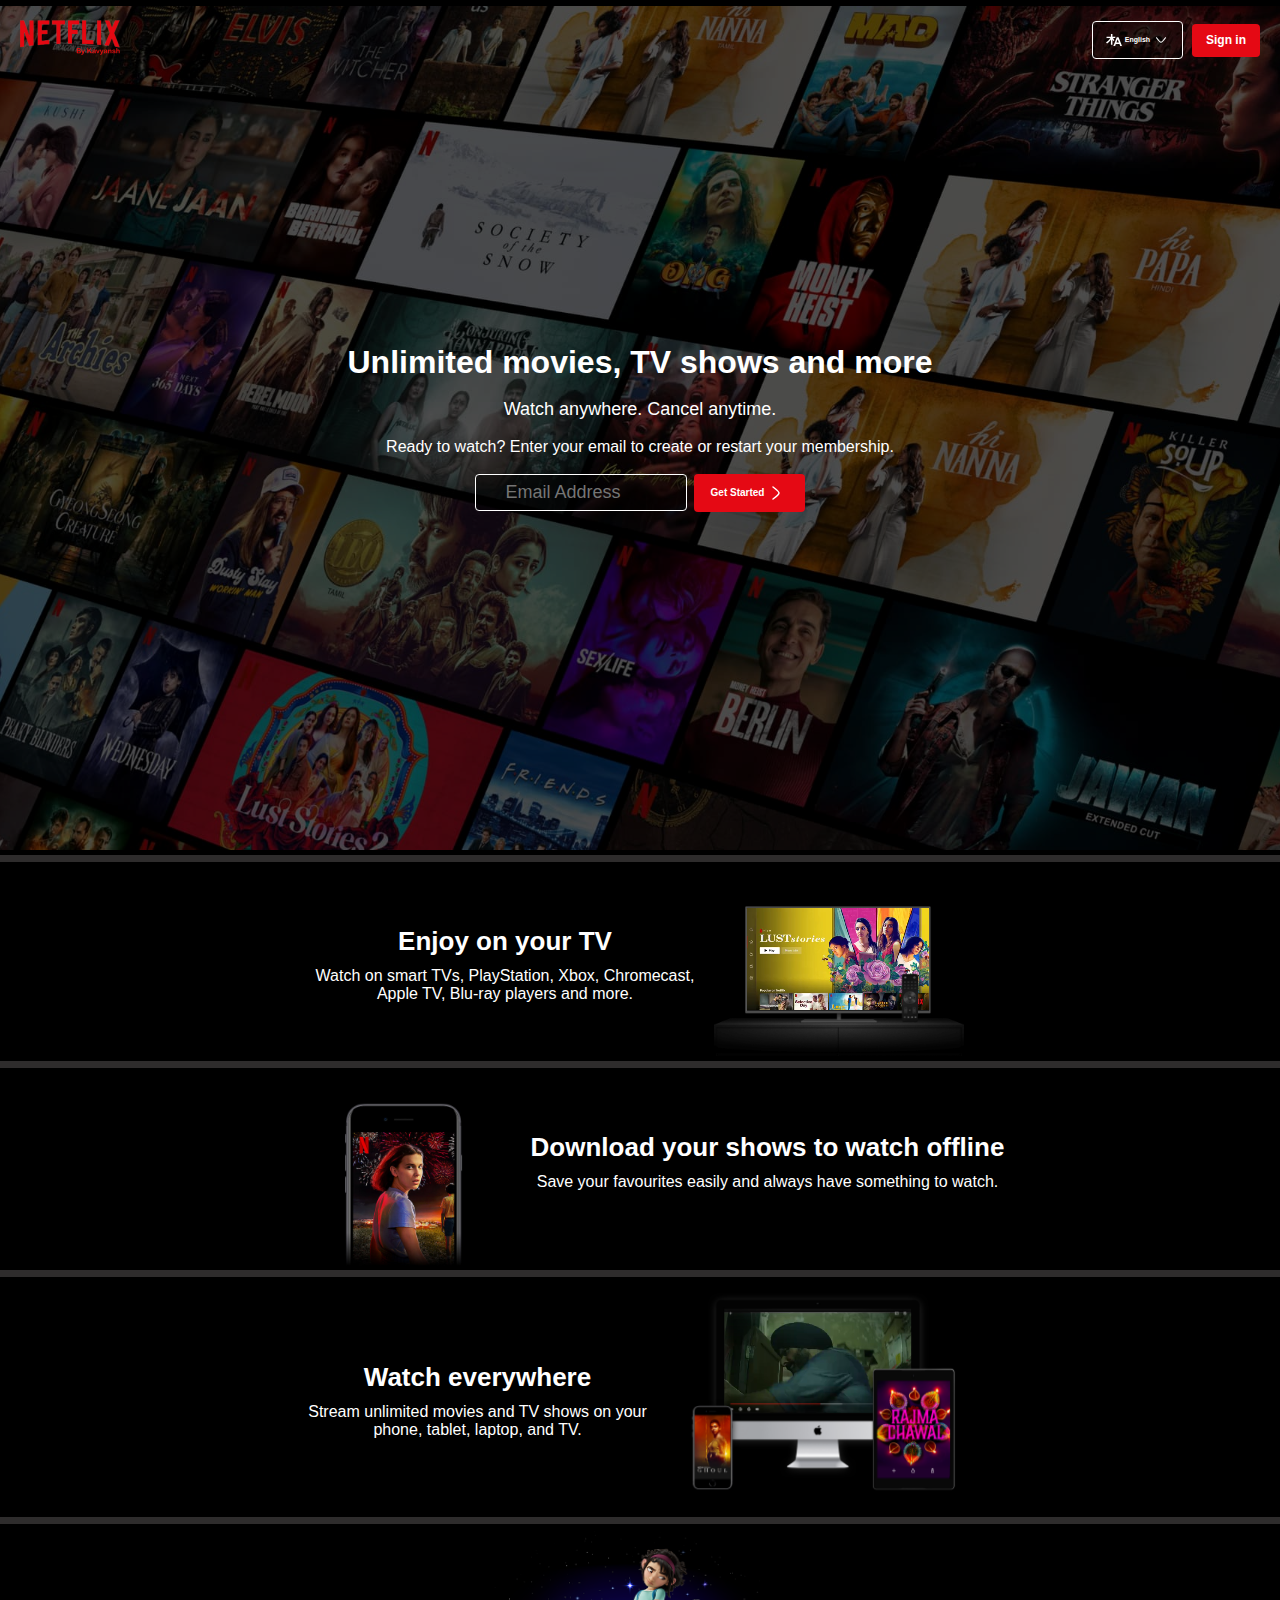
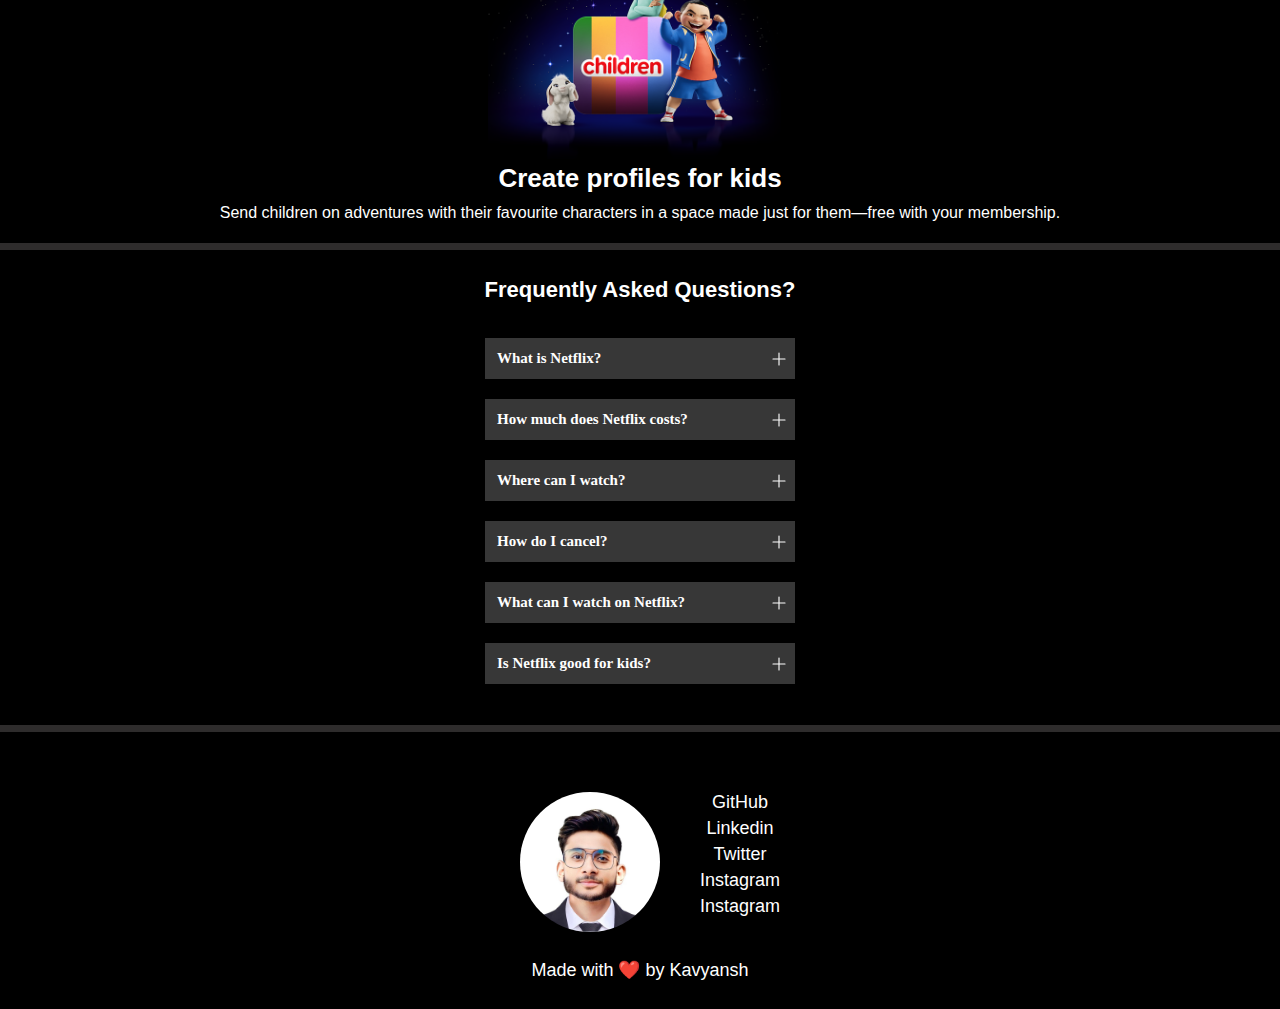
==== commit e4a2c17a: "project completed" ====
--- a/index.html
+++ b/index.html
@@ -206,7 +206,7 @@
       </div>
     </footer>
     <div class="kavyansh">
-      Made with <span class="heart">❤️</span> by Kavyansh
+      Made with <span class="heart">&nbsp❤️&nbsp</span> by Kavyansh
     </div>
     <div class="black"></div>
   </body>
--- a/netflixclone.css
+++ b/netflixclone.css
@@ -428,6 +428,9 @@
   }
 
   @media screen and (max-width:1300px){
+    body{
+        overflow-x: hidden;
+    }
     .main{
         background-size: max(1500px,100vw);
     }
